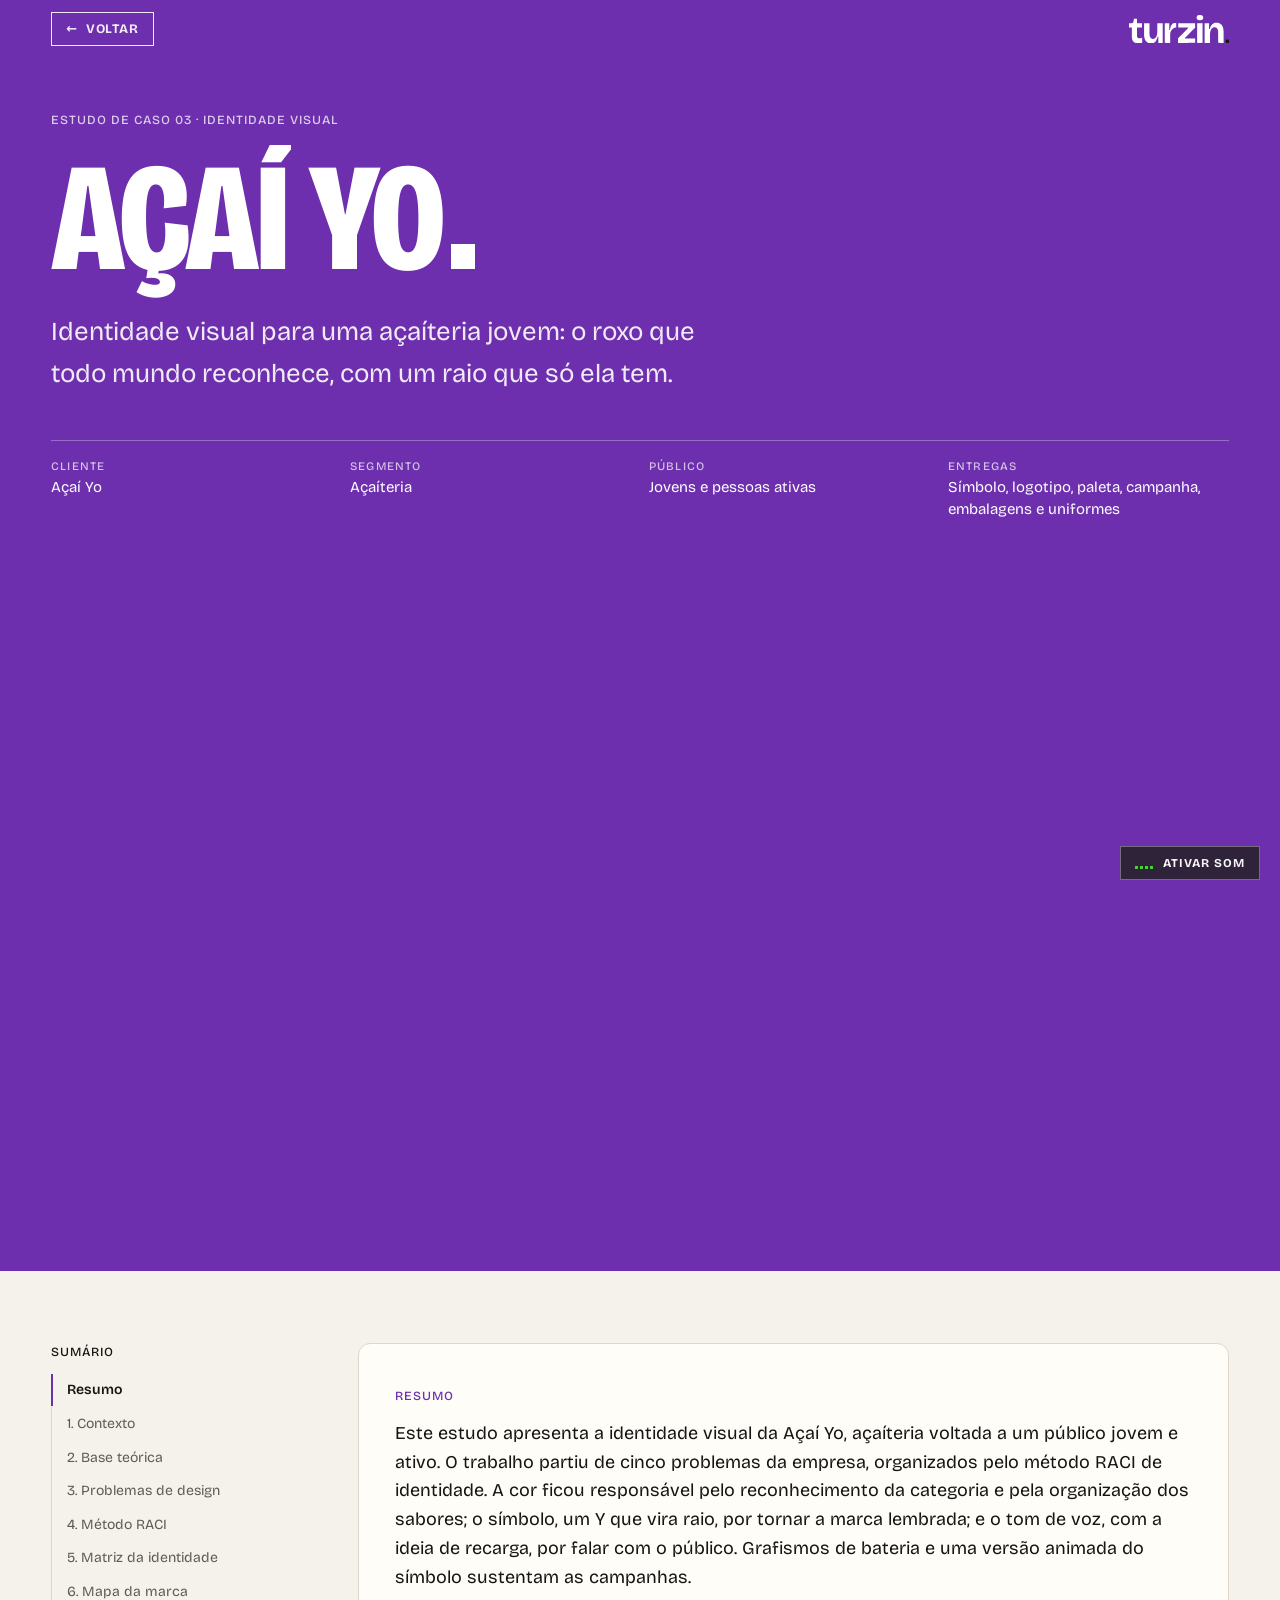
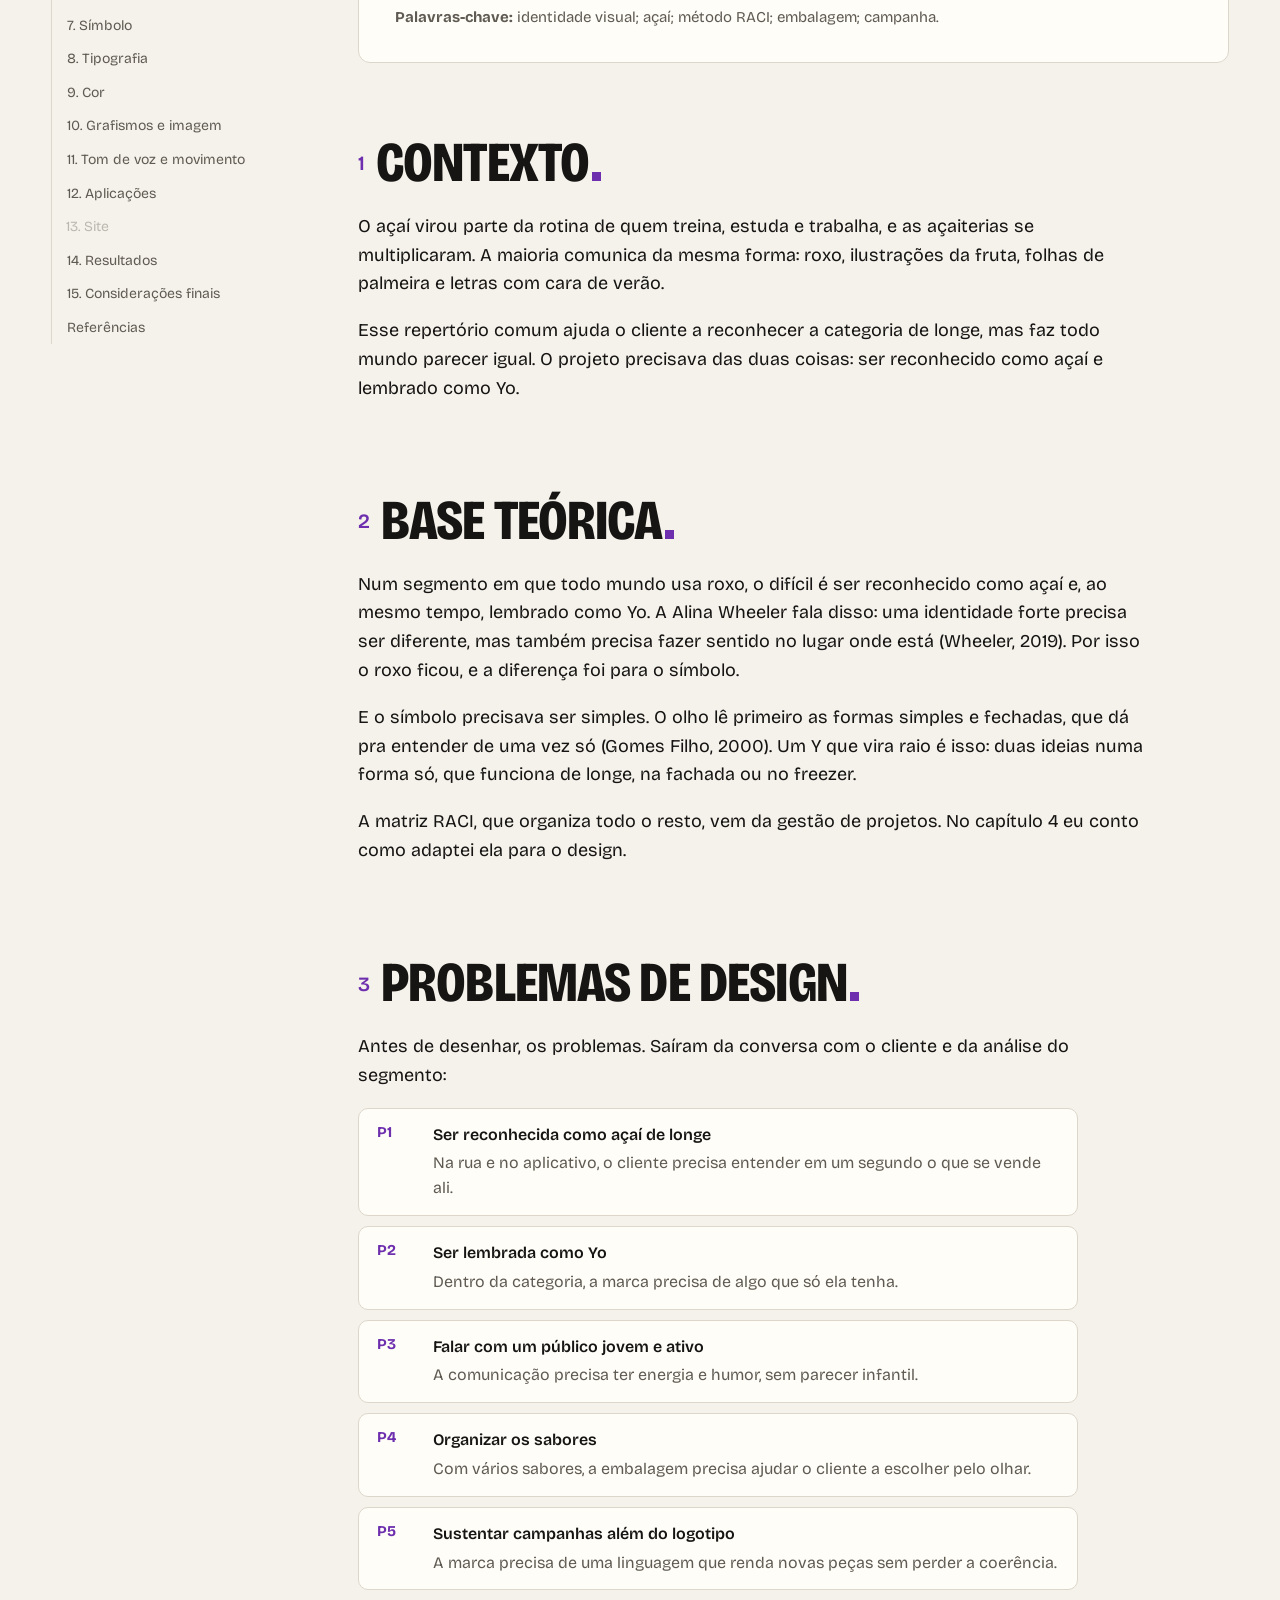
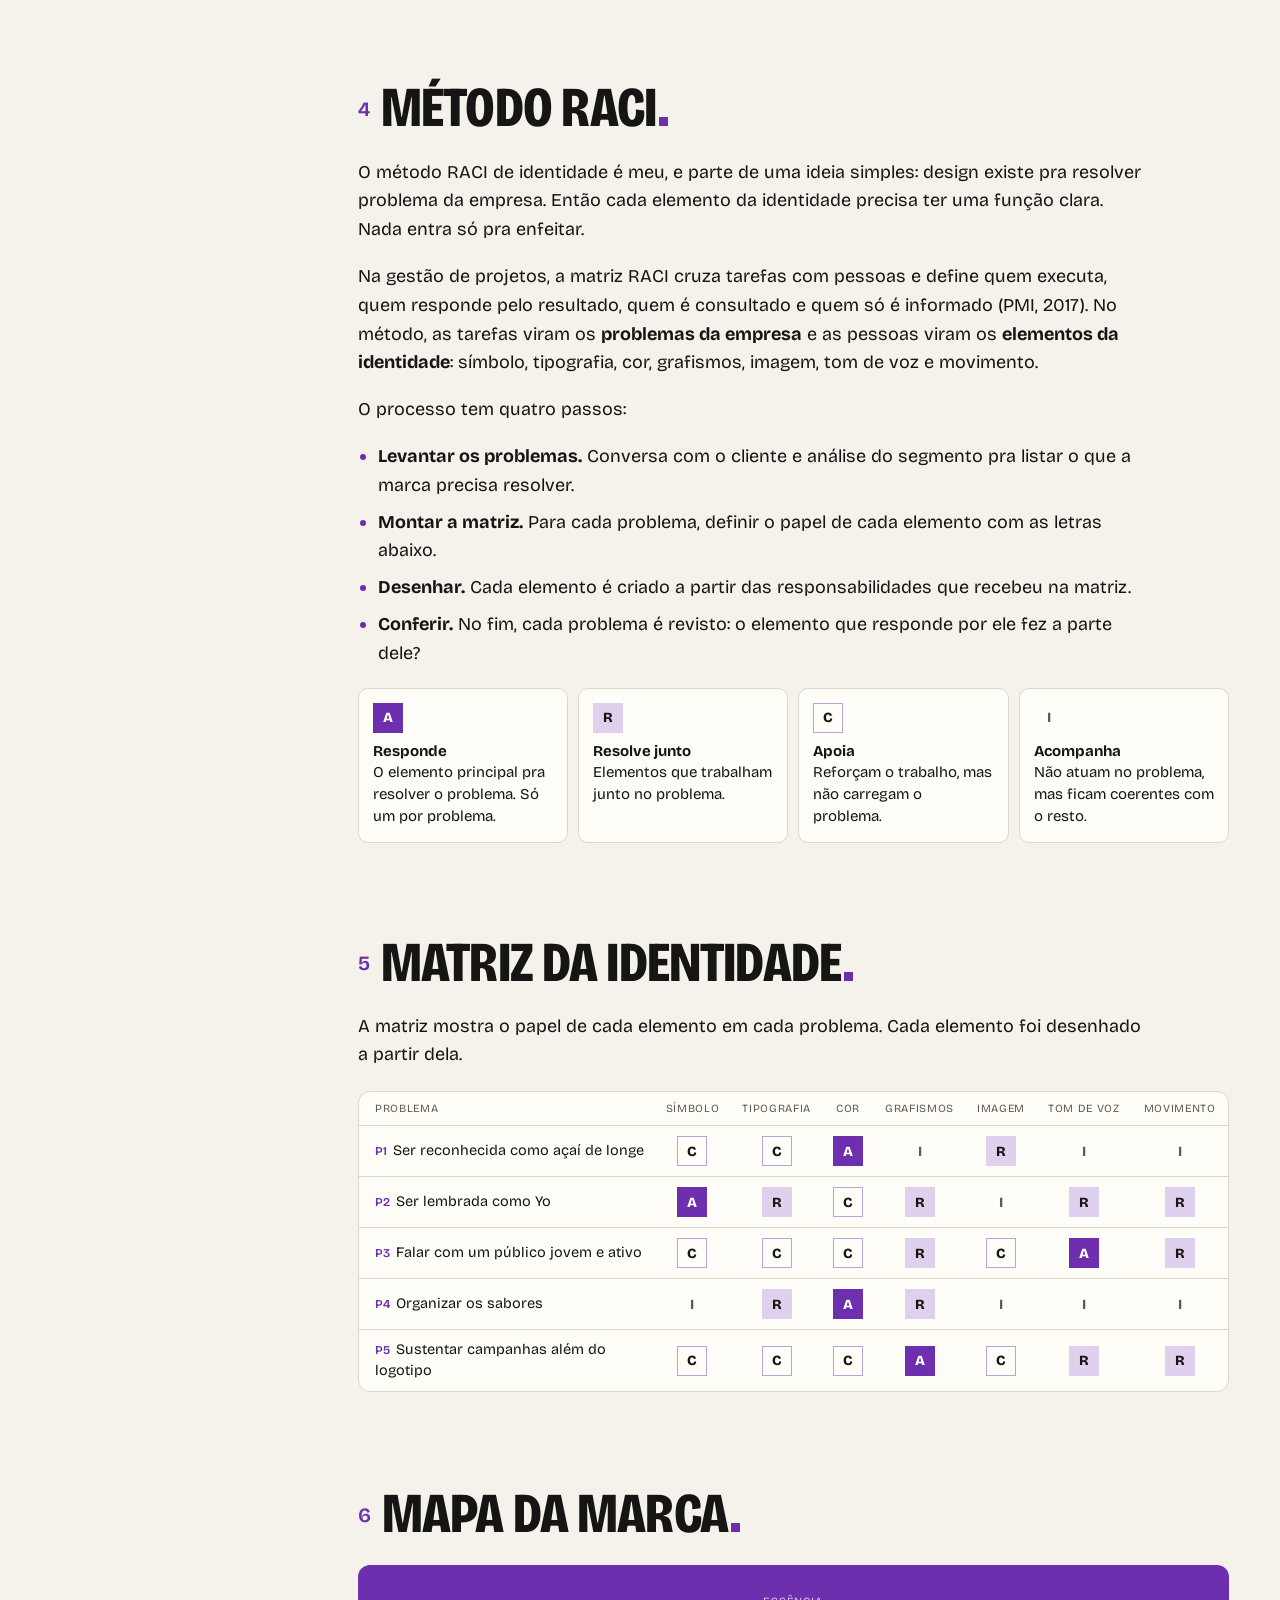
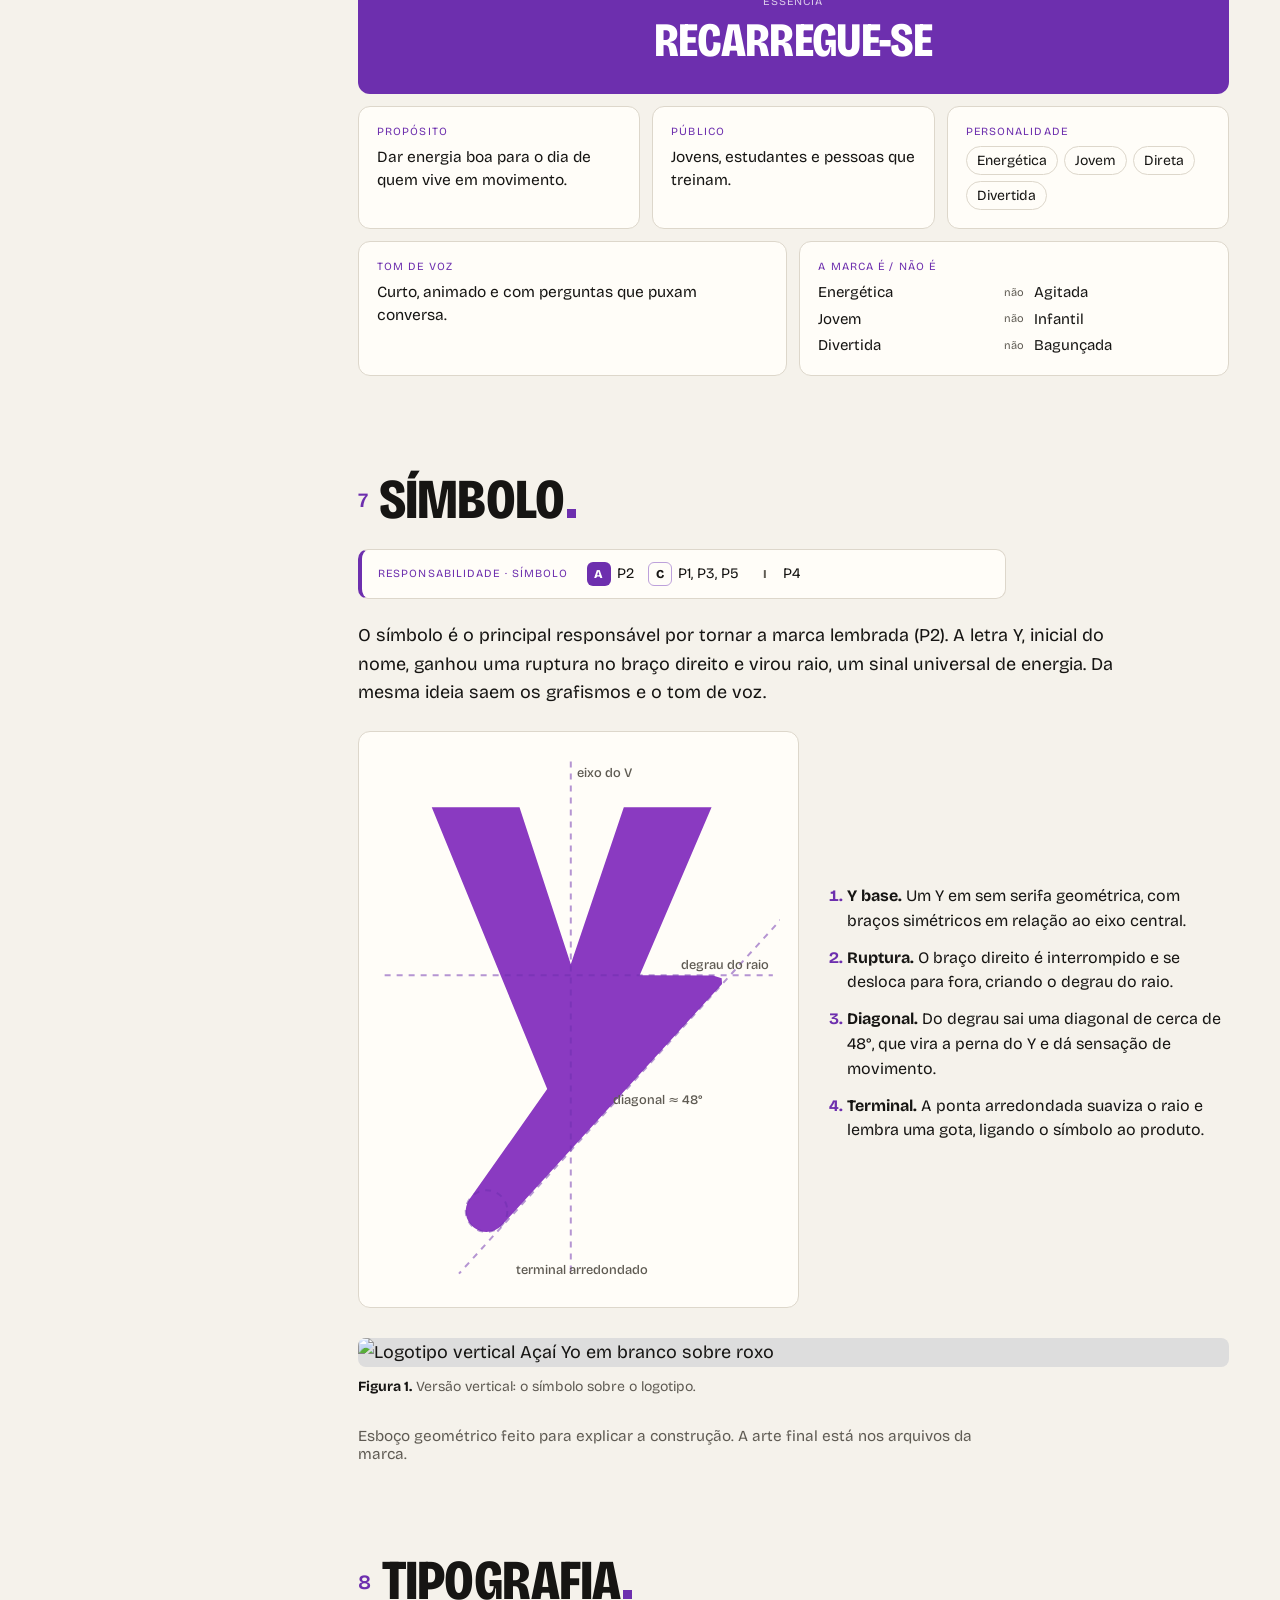
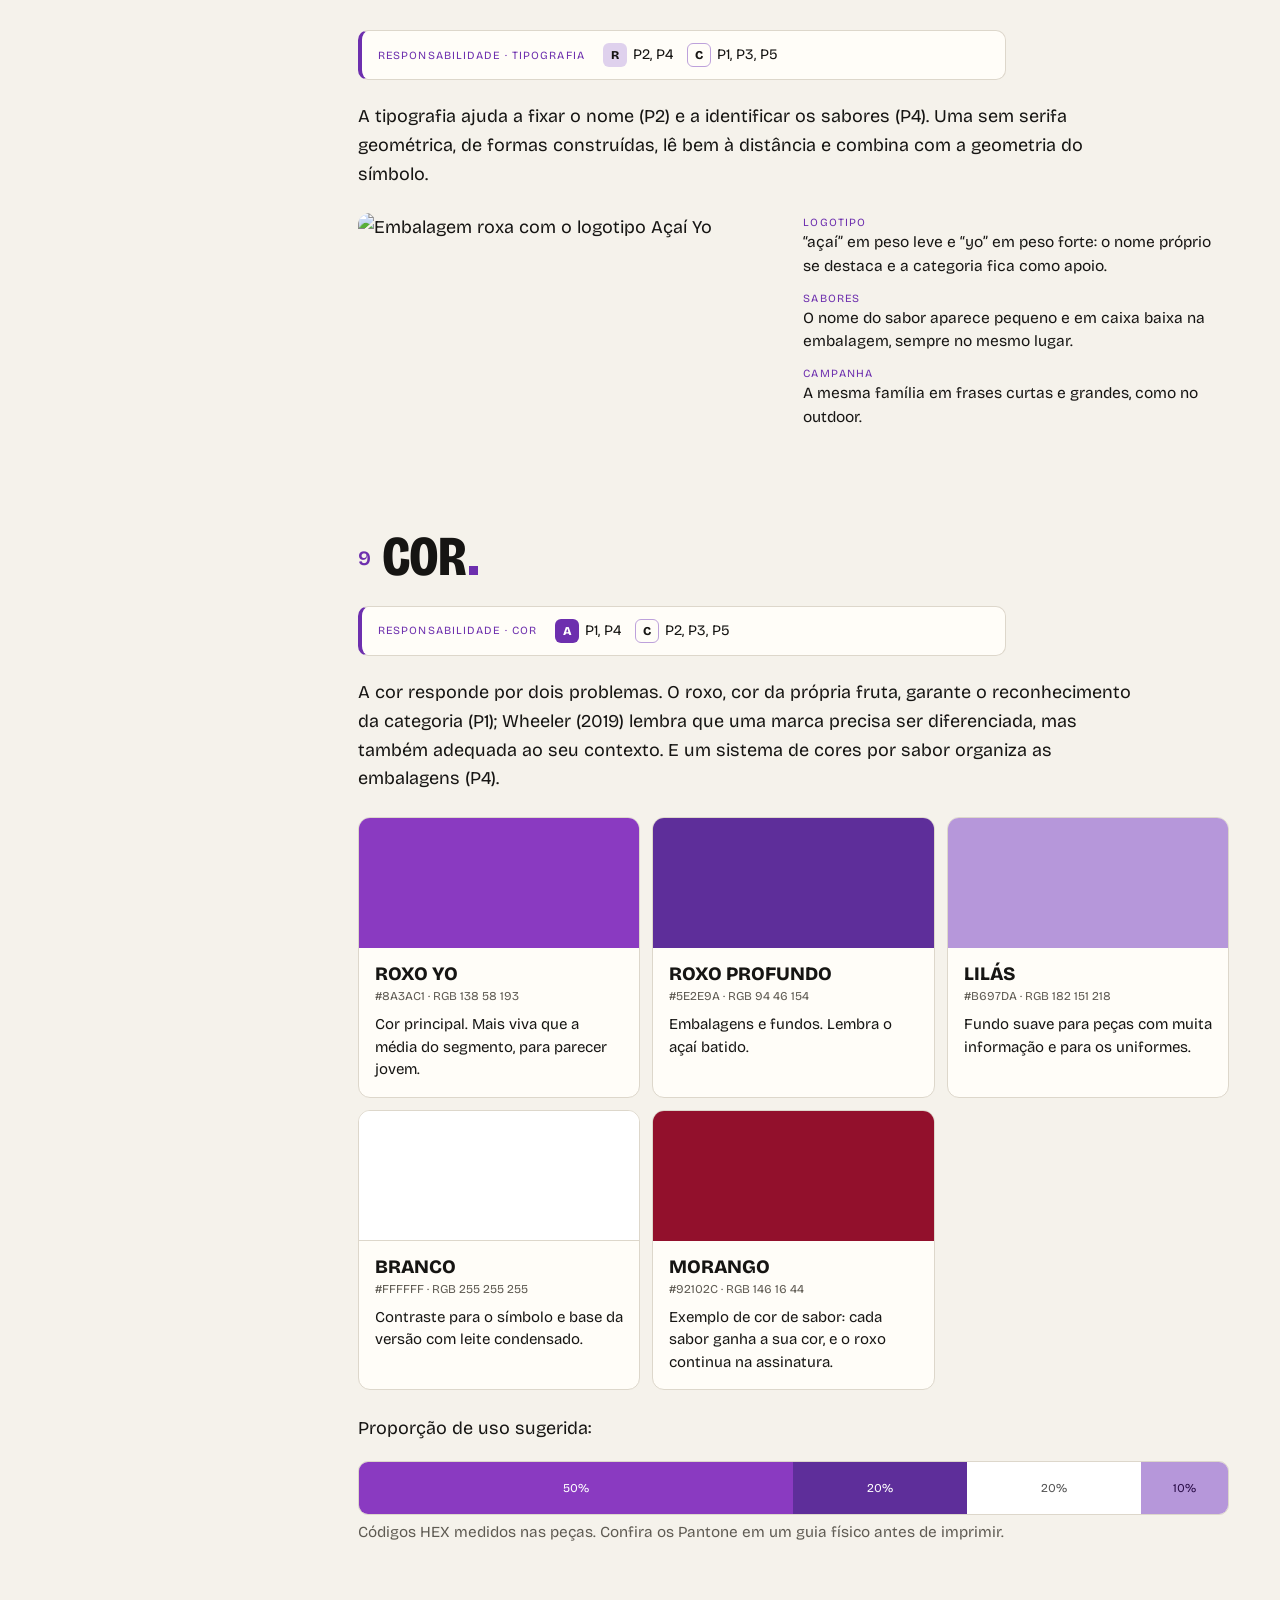
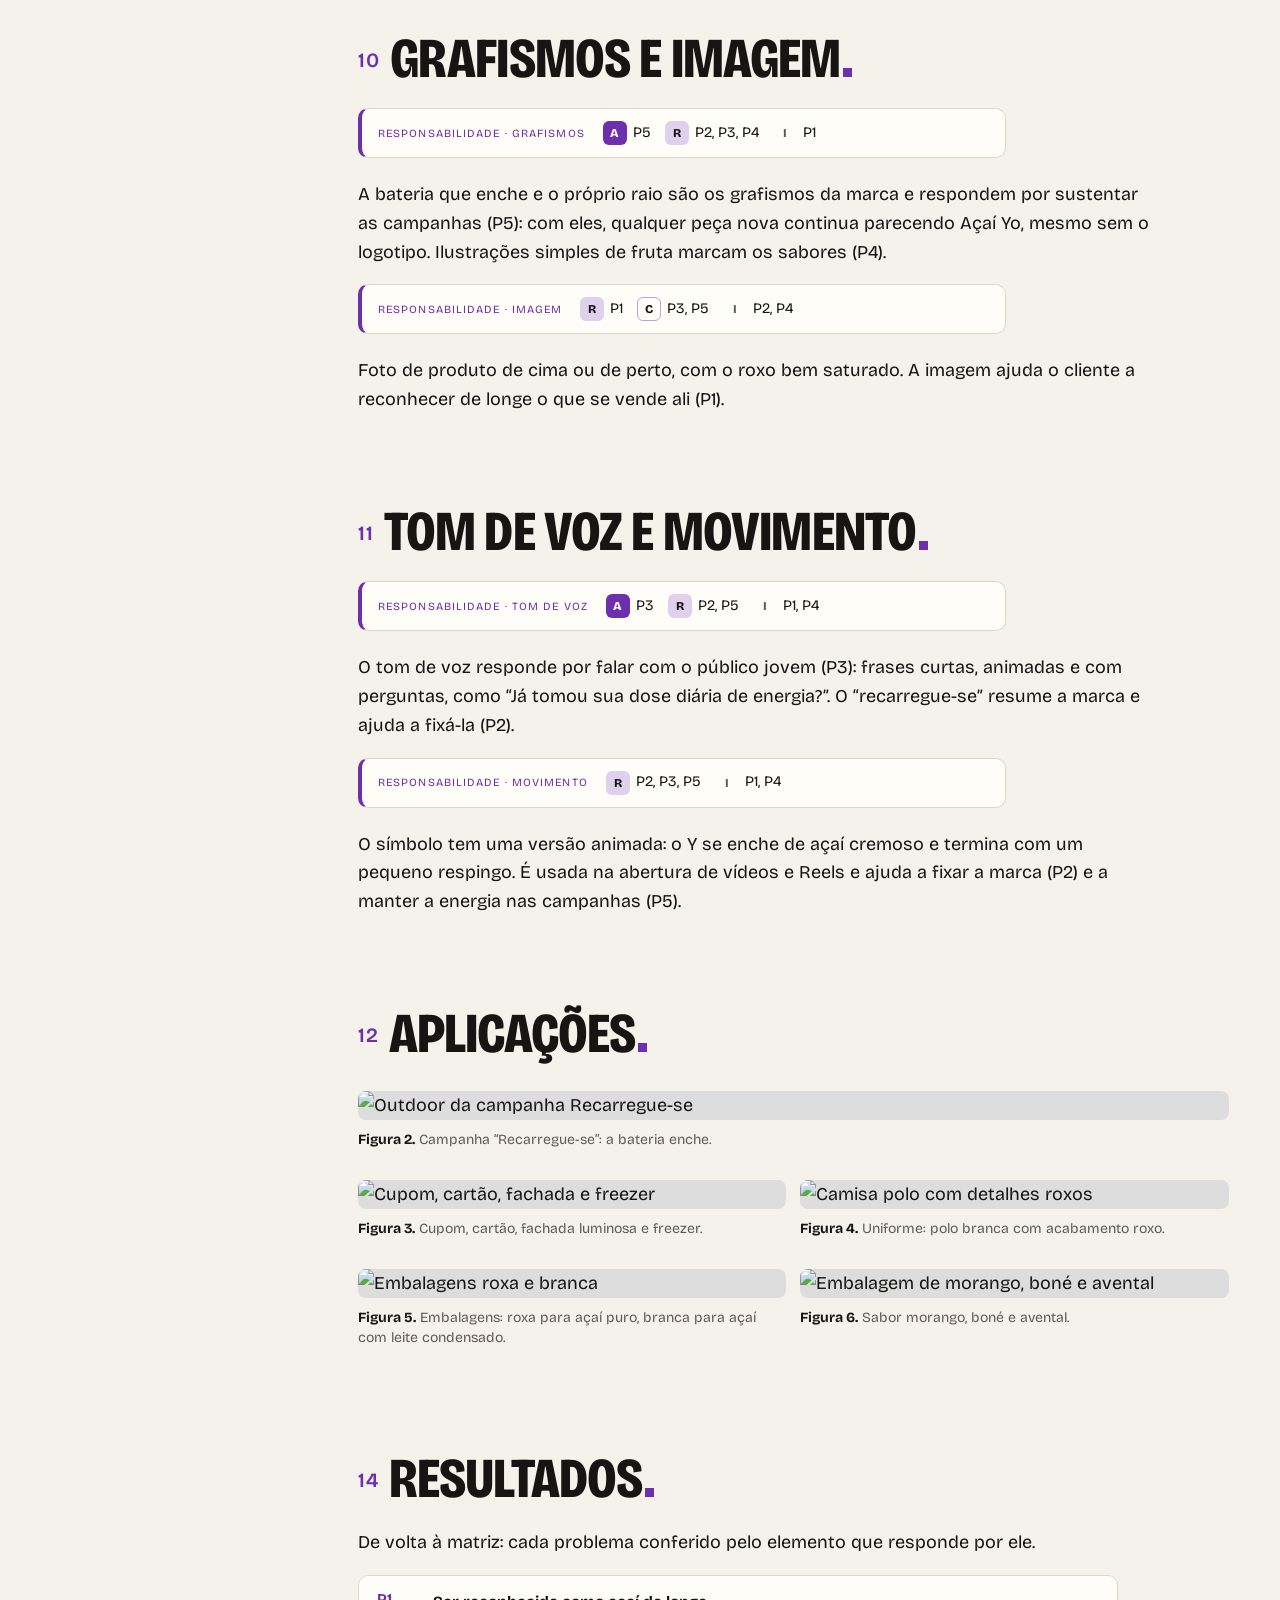
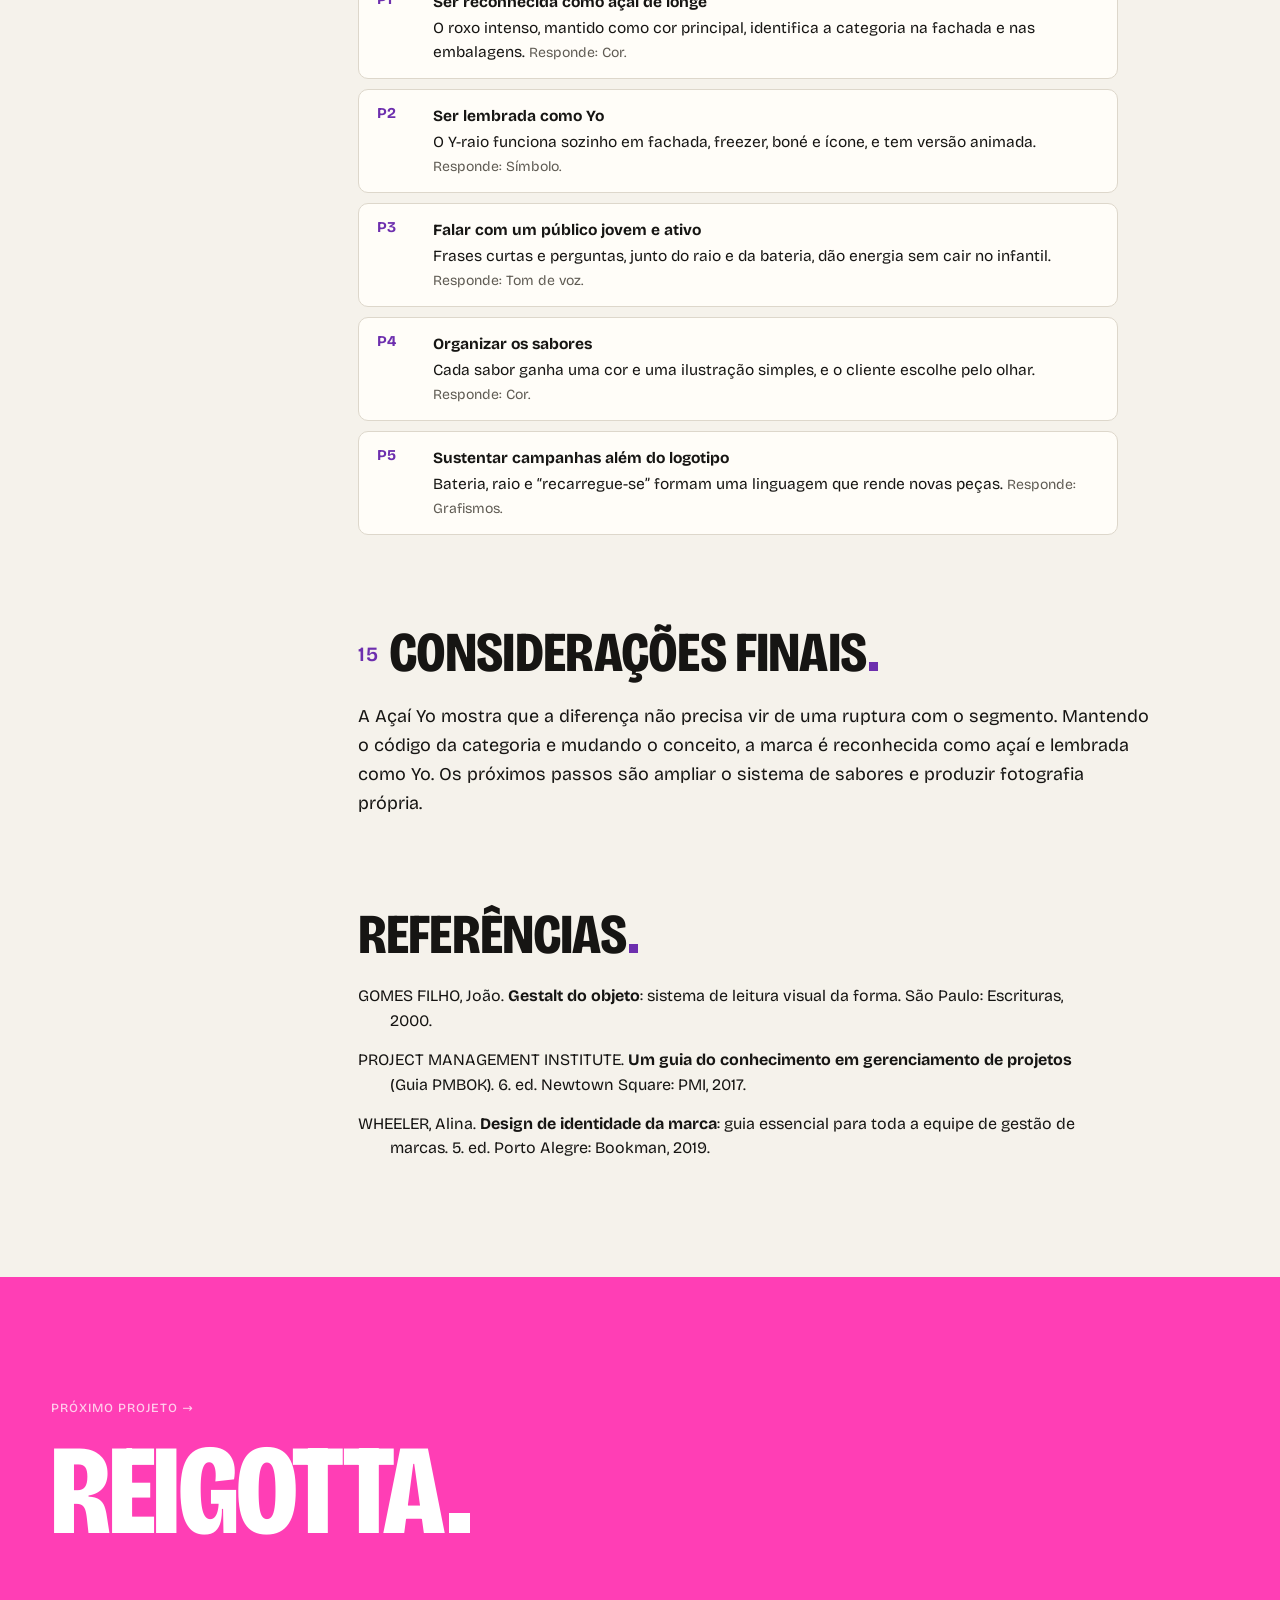
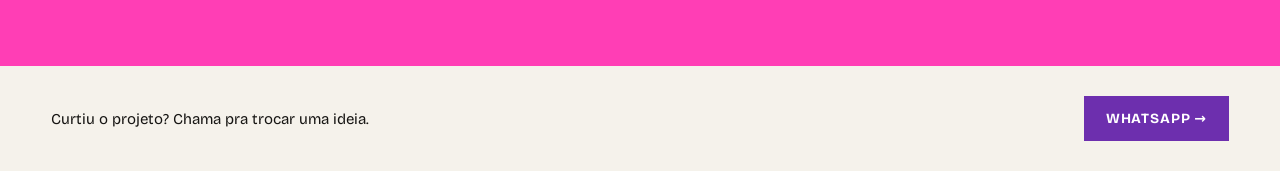
==== acai-yo.html @ 42930c13 "Site turzin. - arquivos principais" ====
<!doctype html>
<html lang="pt-BR">
<head>
<meta charset="utf-8">
<meta name="viewport" content="width=device-width, initial-scale=1, viewport-fit=cover">
<!-- ============================================================
     ESTUDO DE CASO · AÇAÍ YO
     - Textos: direto aqui no HTML (cada <section class="cap"> é um capítulo).
     - Imagens desta página: pasta img/acai-yo/ (uma subpasta para cada seção).
     - Visual compartilhado pelas 3 páginas: case.css · Comportamento: case.js
     - Cores desta página: bloco :root logo abaixo.
     ============================================================ -->
<title>turzin.</title>
<!-- seo -->
<meta name="description" content="Estudo de caso da identidade visual de Açaí Yo, açaíteria: do problema ao símbolo, cores, tipografia e aplicações. Projeto da turzin.">
<link rel="canonical" href="https://turzindesign.com.br/acai-yo">
<meta name="robots" content="index, follow, max-image-preview:large">
<meta name="author" content="turzin.">
<meta name="theme-color" content="#212121">
<link rel="icon" href="/img/marca/favicon-32.png" type="image/png" sizes="32x32">
<link rel="apple-touch-icon" href="/img/marca/apple-touch-icon.png">
<meta property="og:type" content="article">
<meta property="og:site_name" content="turzin.">
<meta property="og:locale" content="pt_BR">
<meta property="og:url" content="https://turzindesign.com.br/acai-yo">
<meta property="og:title" content="Açaí Yo · Estudo de caso · turzin.">
<meta property="og:description" content="Estudo de caso da identidade visual de Açaí Yo, açaíteria: do problema ao símbolo, cores, tipografia e aplicações. Projeto da turzin.">
<meta property="og:image" content="https://turzindesign.com.br/img/og/og-acai-yo.jpg">
<meta property="og:image:width" content="1200">
<meta property="og:image:height" content="630">
<meta property="og:image:alt" content="Açaí Yo · Estudo de caso · turzin.">
<meta name="twitter:card" content="summary_large_image">
<meta name="twitter:title" content="Açaí Yo · Estudo de caso · turzin.">
<meta name="twitter:description" content="Estudo de caso da identidade visual de Açaí Yo, açaíteria: do problema ao símbolo, cores, tipografia e aplicações. Projeto da turzin.">
<meta name="twitter:image" content="https://turzindesign.com.br/img/og/og-acai-yo.jpg">
<script type="application/ld+json">{"@context": "https://schema.org", "@graph": [{"@type": "CreativeWork", "@id": "https://turzindesign.com.br/acai-yo#caso", "name": "Identidade visual Açaí Yo", "headline": "Açaí Yo · Estudo de caso · turzin.", "description": "Estudo de caso da identidade visual de Açaí Yo, açaíteria: do problema ao símbolo, cores, tipografia e aplicações. Projeto da turzin.", "url": "https://turzindesign.com.br/acai-yo", "image": "https://turzindesign.com.br/img/og/og-acai-yo.jpg", "inLanguage": "pt-BR", "genre": "Identidade visual", "about": "Açaí Yo, açaíteria", "creator": {"@id": "https://turzindesign.com.br/#turzin"}, "publisher": {"@id": "https://turzindesign.com.br/#turzin"}}, {"@type": "BreadcrumbList", "itemListElement": [{"@type": "ListItem", "position": 1, "name": "turzin.", "item": "https://turzindesign.com.br/"}, {"@type": "ListItem", "position": 2, "name": "Açaí Yo", "item": "https://turzindesign.com.br/acai-yo"}]}, {"@type": "ProfessionalService", "@id": "https://turzindesign.com.br/#turzin", "name": "turzin.", "url": "https://turzindesign.com.br/", "logo": "https://turzindesign.com.br/img/marca/simbolo-512.png"}]}</script>
<!-- /seo -->
<link rel="icon" href="img/marca/simbolo.svg" type="image/svg+xml">
<!-- fonte hospedada no próprio site (mais rápido que buscar no Google): Bricolage Grotesque variável -->
<link rel="preload" href="fonts/bricolage-latin.woff2" as="font" type="font/woff2" crossorigin>
<style>
@font-face{font-family:'Bricolage Grotesque';font-style:normal;font-display:swap;font-weight:200 800;font-stretch:75% 100%;src:url(fonts/bricolage-latin.woff2) format('woff2');unicode-range:U+0000-00FF,U+0131,U+0152-0153,U+02BB-02BC,U+02C6,U+02DA,U+02DC,U+0304,U+0308,U+0329,U+2000-206F,U+20AC,U+2122,U+2191,U+2193,U+2212,U+2215,U+FEFF,U+FFFD}
@font-face{font-family:'Bricolage Grotesque';font-style:normal;font-display:swap;font-weight:200 800;font-stretch:75% 100%;src:url(fonts/bricolage-latin-ext.woff2) format('woff2');unicode-range:U+0100-02BA,U+02BD-02C5,U+02C7-02CC,U+02CE-02D7,U+02DD-02FF,U+0304,U+0308,U+0329,U+1D00-1DBF,U+1E00-1E9F,U+1EF2-1EFF,U+2020,U+20A0-20AB,U+20AD-20C0,U+2113,U+2C60-2C7F,U+A720-A7FF}
</style>
<link rel="stylesheet" href="case.css">
<style>
  /* [GUIA: acai-yo-cores] cores desta página = cores do CLIENTE. A página tem a cara da marca dele;
     da turzin. ficam só o logo, a tipografia (Bricolage em caixa alta) e o ponto quadrado. */
  :root {
    --brand: #6d2fae;   /* cor principal do cliente: capa, números, letras A da matriz, destaques */
    --on-brand: #fff;    /* texto em cima da cor principal */
    --next: #FF3EB5;    /* cor do bloco "Próximo projeto" (Reigotta) */
  }
</style>
</head>
<body>
<div class="read"></div>
<header class="top">
  <a class="back" href="index.html#c-acai"><span aria-hidden="true">←</span> Voltar</a>
  <a class="logo" href="index.html" aria-label="turzin. página inicial"><svg aria-hidden="true" focusable="false" viewBox="0 0 1284.0 365.0"><path class="t" transform="translate(-270.0 -717.5) scale(0.5)" d="M1084.0 2164.4C1071.8 2163.5 1052.6 2159.5 1040.2 2155.4C1031.3 2152.4 1015.3 2144.3 1006.1 2138.1C991.9 2128.5 977.5 2114.0 967.3 2099.0C957.6 2084.7 946.6 2060.5 941.9 2043.5C936.3 2022.4 933.3 2007.8 931.1 1990.5C930.5 1986.1 929.5 1978.7 928.8 1974.0C927.9 1967.7 927.5 1924.1 927.2 1805.8L926.9 1646.0L996.4 1646.0L1066.0 1646.0L1066.0 1785.7C1066.0 1872.5 1066.4 1928.8 1067.0 1934.4C1070.2 1963.7 1072.2 1974.2 1077.1 1989.2C1090.4 2029.6 1116.4 2050.0 1154.7 2050.0C1165.4 2050.0 1168.4 2049.6 1180.0 2046.8C1191.0 2044.1 1204.1 2036.4 1215.1 2026.3C1240.1 2003.1 1256.5 1965.7 1263.0 1917.0C1263.6 1912.3 1264.6 1905.6 1265.2 1902.0C1265.9 1897.6 1266.4 1854.4 1266.7 1770.8L1267.2 1646.0L1336.6 1646.0L1406.0 1646.0L1405.8 1898.8L1405.5 2151.5L1350.6 2151.8C1320.3 2151.9 1295.3 2151.7 1294.9 2151.3C1294.5 2150.8 1293.9 2115.3 1293.5 2072.2L1292.7 1994.0L1284.4 1994.0L1276.2 1994.0L1275.2 1997.2C1274.7 1999.0 1273.2 2004.3 1272.0 2009.0C1270.8 2013.7 1268.9 2020.2 1267.9 2023.5C1266.8 2026.8 1265.5 2031.1 1264.9 2033.0C1264.3 2034.9 1263.0 2038.8 1262.0 2041.5C1247.1 2082.4 1234.2 2104.8 1214.6 2124.6C1193.6 2145.6 1172.2 2156.5 1139.5 2162.6C1131.6 2164.0 1095.5 2165.2 1084.0 2164.4ZM757.5 2162.5C740.2 2161.1 731.5 2159.8 721.0 2157.1C693.8 2150.2 675.0 2140.1 657.9 2123.1C647.2 2112.4 640.4 2102.9 634.0 2089.5C626.4 2073.5 622.8 2062.3 619.1 2042.5C613.4 2012.6 613.6 2018.6 613.0 1882.5L612.5 1755.5L576.1 1755.2L539.7 1755.0L540.3 1716.2C540.7 1694.9 541.3 1670.4 541.7 1661.8L542.3 1646.0L571.9 1646.0C602.6 1645.9 615.7 1644.8 626.9 1641.4C638.1 1637.9 645.4 1631.7 649.8 1622.0C652.6 1615.6 652.2 1617.5 659.0 1578.5C660.0 1572.5 661.8 1562.3 663.0 1556.0C664.1 1549.7 665.3 1542.5 665.7 1540.0C666.0 1537.5 666.7 1534.9 667.3 1534.2C668.0 1533.3 677.2 1533.0 707.1 1533.0L746.0 1533.0L746.0 1588.3C746.0 1630.0 746.3 1643.9 747.2 1644.8C748.1 1645.7 763.7 1646.0 811.2 1646.0L874.0 1646.0L874.0 1702.5L874.0 1759.0L810.6 1759.0C753.7 1759.0 747.2 1759.2 746.6 1760.6C746.3 1761.5 746.0 1810.4 746.0 1869.3C746.0 1958.7 746.3 1977.9 747.5 1985.0C749.6 1997.2 750.4 2000.1 753.5 2006.4C760.2 2020.1 773.0 2029.0 791.5 2032.9C798.7 2034.4 833.3 2033.9 842.3 2032.1C851.0 2030.4 862.7 2026.3 869.8 2022.4C873.2 2020.5 876.5 2019.0 877.0 2019.0C877.6 2019.0 878.0 2042.5 878.0 2083.0L878.0 2147.0L874.8 2148.4C871.8 2149.7 868.7 2150.6 859.5 2153.1C857.9 2153.5 854.7 2154.3 852.5 2154.9C845.7 2156.8 828.0 2159.8 817.5 2160.9C805.9 2162.1 777.4 2164.1 774.5 2163.9C773.4 2163.8 765.8 2163.1 757.5 2162.5ZM1459.1 2150.7C1458.3 2149.6 1458.1 2083.6 1458.2 1897.9L1458.5 1646.5L1516.0 1646.5L1573.5 1646.5L1574.0 1732.0L1574.5 1817.5L1583.1 1817.8L1591.6 1818.1L1592.8 1813.0C1593.5 1810.1 1594.0 1806.6 1594.0 1805.2C1594.0 1798.7 1600.3 1768.4 1606.0 1747.5C1607.5 1741.8 1611.1 1731.8 1616.1 1718.8C1618.6 1712.4 1626.6 1697.9 1632.3 1689.6C1644.7 1671.4 1664.9 1654.5 1680.2 1649.6C1685.2 1648.0 1691.4 1646.5 1698.6 1645.1C1706.1 1643.6 1733.3 1642.6 1743.2 1643.5L1752.0 1644.2L1752.0 1700.6L1752.0 1757.0L1740.0 1757.0C1725.5 1757.0 1717.7 1759.2 1700.5 1768.0C1663.6 1786.9 1632.9 1815.7 1619.3 1844.0C1614.3 1854.4 1613.3 1856.9 1609.7 1868.0C1606.5 1877.9 1605.0 1883.1 1603.0 1892.5C1602.5 1894.7 1601.8 1897.8 1601.4 1899.5C1598.9 1910.8 1598.7 1921.8 1598.1 2033.0L1597.5 2151.5L1528.9 2151.8C1472.0 2152.0 1460.1 2151.8 1459.1 2150.7ZM1800.7 2151.3C1800.3 2151.0 1800.0 2124.5 1800.0 2092.6L1800.0 2034.5L1930.5 1902.0L2061.1 1769.5L2060.8 1763.5L2060.5 1757.5L1932.8 1757.2L1805.0 1757.0L1804.5 1754.7C1804.2 1753.5 1804.1 1728.7 1804.2 1699.5L1804.5 1646.5L2021.0 1646.5L2237.5 1646.5L2237.8 1703.5L2238.0 1760.4L2204.7 1794.0C2186.3 1812.4 2126.9 1872.4 2072.7 1927.3L1974.0 2027.0L1974.0 2032.4C1974.0 2035.7 1974.5 2038.2 1975.3 2038.9C1976.3 2039.7 2013.0 2040.1 2108.1 2040.2L2239.5 2040.5L2239.8 2094.9C2239.9 2134.2 2239.7 2149.7 2238.9 2150.6C2237.9 2151.8 2202.5 2152.0 2019.5 2152.0C1899.5 2152.0 1801.0 2151.7 1800.7 2151.3ZM2482.7 2151.3C2482.3 2151.0 2482.0 2037.1 2482.0 1898.3L2482.0 1646.0L2539.1 1646.0L2596.3 1646.0L2595.9 1721.2L2595.5 1796.5L2604.5 1796.5L2613.5 1796.5L2615.3 1789.5C2634.0 1717.2 2663.6 1672.8 2708.5 1650.2C2724.1 1642.4 2732.6 1639.4 2749.5 1636.2C2783.2 1629.9 2811.3 1630.5 2842.5 1638.5C2886.1 1649.6 2920.6 1678.7 2941.0 1721.6C2943.8 1727.6 2946.5 1733.4 2947.0 1734.5C2955.8 1755.8 2963.5 1789.1 2966.9 1821.0C2970.0 1849.3 2970.1 1859.0 2969.8 2004.0L2969.5 2151.5L2901.1 2151.8C2851.4 2151.9 2832.3 2151.7 2831.4 2150.9C2830.2 2149.9 2830.0 2127.1 2830.0 2012.7C2830.0 1926.8 2829.6 1872.2 2829.0 1866.6C2826.0 1839.4 2822.3 1820.9 2817.5 1808.0C2813.9 1798.4 2805.8 1783.2 2801.0 1777.3C2782.7 1754.5 2753.6 1744.2 2722.0 1749.4C2706.5 1752.0 2692.4 1757.8 2681.3 1766.2C2673.1 1772.5 2659.9 1786.8 2653.6 1796.4C2644.9 1809.6 2635.9 1829.7 2632.0 1844.5C2631.5 1846.2 2630.5 1850.0 2629.7 1853.0C2628.9 1856.0 2627.3 1863.7 2626.2 1870.0C2625.1 1876.3 2623.6 1884.4 2622.9 1888.0C2621.9 1892.9 2621.5 1925.4 2621.3 2022.5C2621.0 2120.1 2620.6 2150.6 2619.7 2151.2C2618.2 2152.1 2483.6 2152.3 2482.7 2151.3ZM2336.8 1568.5C2306.0 1563.3 2287.3 1549.3 2279.7 1526.0C2276.6 1516.6 2275.6 1504.6 2276.9 1494.2C2281.1 1462.1 2298.2 1444.8 2333.6 1436.9C2342.8 1434.8 2380.5 1435.1 2389.8 1437.3C2405.6 1441.1 2415.4 1445.5 2424.7 1453.0C2446.4 1470.5 2452.4 1509.9 2437.5 1536.6C2430.6 1549.0 2417.4 1559.2 2402.0 1564.3C2397.8 1565.7 2395.4 1566.3 2381.2 1569.0C2373.9 1570.4 2346.2 1570.0 2336.8 1568.5Z"/><rect class="t" x="875.0" y="105.5" width="69.5" height="253.0"/><rect class="d" x="1241.5" y="316.5" width="42.5" height="42.0"/></svg></a>
</header>

<!-- ================= [GUIA: acai-yo-capa] CAPA ================= -->
<section class="capa" id="capa">
  <span class="kick mono">Estudo de caso 03 · Identidade visual</span>
  <h1>Açaí Yo<span class="pt"></span></h1>
  <p class="sub">Identidade visual para uma açaíteria jovem: o roxo que todo mundo reconhece, com um raio que só ela tem.</p>
  <div class="ficha"><div><b>Cliente</b>Açaí Yo</div><div><b>Segmento</b>Açaíteria</div><div><b>Público</b>Jovens e pessoas ativas</div><div><b>Entregas</b>Símbolo, logotipo, paleta, campanha, embalagens e uniformes</div></div>
  <!-- imagem da capa: img/acai-yo/1-capa -->
  <div class="capa-img"><img src="img/acai-yo/1-capa/outdoor.webp" alt="Outdoor com a frase Já tomou sua dose diária de energia" style="object-position:center 35%"></div>
</section>

<div class="corpo">
  <!-- SUMÁRIO (lateral, só no PC). Se criar um capítulo, adicione um link aqui -->
  <nav class="sumario" aria-label="Sumário">
    <b class="mono">Sumário</b>
    <ol>
      <li><a href="#resumo">Resumo</a></li>
      <li><a href="#contexto">1. Contexto</a></li>
      <li><a href="#base">2. Base teórica</a></li>
      <li><a href="#problemas">3. Problemas de design</a></li>
      <li><a href="#metodo">4. Método RACI</a></li>
      <li><a href="#matriz">5. Matriz da identidade</a></li>
      <li><a href="#mapa">6. Mapa da marca</a></li>
      <li><a href="#simbolo">7. Símbolo</a></li>
      <li><a href="#tipografia">8. Tipografia</a></li>
      <li><a href="#cor">9. Cor</a></li>
      <li><a href="#grafismos">10. Grafismos e imagem</a></li>
      <li><a href="#voz">11. Tom de voz e movimento</a></li>
      <li><a href="#aplicacoes">12. Aplicações</a></li>
      <li><span class="off" aria-disabled="true" title="Ainda sem site">13. Site</span></li>
      <li><a href="#resultados">14. Resultados</a></li>
      <li><a href="#consideracoes">15. Considerações finais</a></li>
      <li><a href="#referencias">Referências</a></li>
    </ol>
  </nav>

  <article>
    <!-- ================= [GUIA: acai-yo-textos] RESUMO ================= -->
    <section class="resumo cap" id="resumo">
      <span class="mono" style="color:var(--brand)">Resumo</span>
      <p>Este estudo apresenta a identidade visual da Açaí Yo, açaíteria voltada a um público jovem e ativo. O trabalho partiu de cinco problemas da empresa, organizados pelo método RACI de identidade. A cor ficou responsável pelo reconhecimento da categoria e pela organização dos sabores; o símbolo, um Y que vira raio, por tornar a marca lembrada; e o tom de voz, com a ideia de recarga, por falar com o público. Grafismos de bateria e uma versão animada do símbolo sustentam as campanhas.</p>
      <p class="chave"><b>Palavras-chave:</b> identidade visual; açaí; método RACI; embalagem; campanha.</p>
    </section>

    <section class="cap" id="contexto">
      <h2><span class="n">1</span>Contexto<span class="pt"></span></h2>
      <p>O açaí virou parte da rotina de quem treina, estuda e trabalha, e as açaiterias se multiplicaram. A maioria comunica da mesma forma: roxo, ilustrações da fruta, folhas de palmeira e letras com cara de verão.</p><p>Esse repertório comum ajuda o cliente a reconhecer a categoria de longe, mas faz todo mundo parecer igual. O projeto precisava das duas coisas: ser reconhecido como açaí e lembrado como Yo.</p>
    </section>

    <!-- [GUIA: acai-yo-base] base teórica deste projeto: cada parágrafo é um <p>. Se citar um autor novo, inclua ele nas Referências -->
    <section class="cap" id="base">
      <h2><span class="n">2</span>Base teórica<span class="pt"></span></h2>
      <p>Num segmento em que todo mundo usa roxo, o difícil é ser reconhecido como açaí e, ao mesmo tempo, lembrado como Yo. A Alina Wheeler fala disso: uma identidade forte precisa ser diferente, mas também precisa fazer sentido no lugar onde está (Wheeler, 2019). Por isso o roxo ficou, e a diferença foi para o símbolo.</p>
      <p>E o símbolo precisava ser simples. O olho lê primeiro as formas simples e fechadas, que dá pra entender de uma vez só (Gomes Filho, 2000). Um Y que vira raio é isso: duas ideias numa forma só, que funciona de longe, na fachada ou no freezer.</p>
      <p>A matriz RACI, que organiza todo o resto, vem da gestão de projetos. No capítulo 4 eu conto como adaptei ela para o design.</p>
    </section>

    <!-- ================= [GUIA: acai-yo-problemas] PROBLEMAS (P1 a P5) =================
         Se mudar um problema aqui, mude também a linha dele na matriz e nos resultados -->
    <section class="cap" id="problemas">
      <h2><span class="n">3</span>Problemas de design<span class="pt"></span></h2>
      <p>Antes de desenhar, os problemas. Saíram da conversa com o cliente e da análise do segmento:</p>
      <ol class="problemas"><li><b class="p">P1</b><strong>Ser reconhecida como açaí de longe</strong><span>Na rua e no aplicativo, o cliente precisa entender em um segundo o que se vende ali.</span></li><li><b class="p">P2</b><strong>Ser lembrada como Yo</strong><span>Dentro da categoria, a marca precisa de algo que só ela tenha.</span></li><li><b class="p">P3</b><strong>Falar com um público jovem e ativo</strong><span>A comunicação precisa ter energia e humor, sem parecer infantil.</span></li><li><b class="p">P4</b><strong>Organizar os sabores</strong><span>Com vários sabores, a embalagem precisa ajudar o cliente a escolher pelo olhar.</span></li><li><b class="p">P5</b><strong>Sustentar campanhas além do logotipo</strong><span>A marca precisa de uma linguagem que renda novas peças sem perder a coerência.</span></li></ol>
    </section>

    <!-- método RACI: o mesmo texto nas 3 páginas -->
    <section class="cap" id="metodo">
      <h2><span class="n">4</span>Método RACI<span class="pt"></span></h2>
      <p>O método RACI de identidade é meu, e parte de uma ideia simples: design existe pra resolver problema da empresa. Então cada elemento da identidade precisa ter uma função clara. Nada entra só pra enfeitar.</p>
      <p>Na gestão de projetos, a matriz RACI cruza tarefas com pessoas e define quem executa, quem responde pelo resultado, quem é consultado e quem só é informado (PMI, 2017). No método, as tarefas viram os <b>problemas da empresa</b> e as pessoas viram os <b>elementos da identidade</b>: símbolo, tipografia, cor, grafismos, imagem, tom de voz e movimento.</p>
      <p>O processo tem quatro passos:</p>
      <ul class="lista">
        <li><b>Levantar os problemas.</b> Conversa com o cliente e análise do segmento pra listar o que a marca precisa resolver.</li>
        <li><b>Montar a matriz.</b> Para cada problema, definir o papel de cada elemento com as letras abaixo.</li>
        <li><b>Desenhar.</b> Cada elemento é criado a partir das responsabilidades que recebeu na matriz.</li>
        <li><b>Conferir.</b> No fim, cada problema é revisto: o elemento que responde por ele fez a parte dele?</li>
      </ul>
      <div class="raci-leg">
        <div><span class="l A">A</span><br><b>Responde</b><br>O elemento principal pra resolver o problema. Só um por problema.</div>
        <div><span class="l R">R</span><br><b>Resolve junto</b><br>Elementos que trabalham junto no problema.</div>
        <div><span class="l C">C</span><br><b>Apoia</b><br>Reforçam o trabalho, mas não carregam o problema.</div>
        <div><span class="l I">I</span><br><b>Acompanha</b><br>Não atuam no problema, mas ficam coerentes com o resto.</div>
      </div>
    </section>

    <!-- ================= [GUIA: acai-yo-matriz] MATRIZ RACI =================
         Cada linha é um problema; cada coluna, um elemento. Troque a letra (A, R, C ou I)
         dentro do <i class="l X">X</i>: a letra da classe e a do texto precisam ser iguais.
         Lembre de atualizar também as caixas "Responsabilidade" de cada elemento. -->
    <section class="cap" id="matriz">
      <h2><span class="n">5</span>Matriz da identidade<span class="pt"></span></h2>
      <p>A matriz mostra o papel de cada elemento em cada problema. Cada elemento foi desenhado a partir dela.</p>
      <div class="tabela"><table class="raci"><thead><tr><th>Problema</th><th>Símbolo</th><th>Tipografia</th><th>Cor</th><th>Grafismos</th><th>Imagem</th><th>Tom de voz</th><th>Movimento</th></tr></thead><tbody><tr><td><b>P1</b>Ser reconhecida como açaí de longe</td><td><i class="l C">C</i></td><td><i class="l C">C</i></td><td><i class="l A">A</i></td><td><i class="l I">I</i></td><td><i class="l R">R</i></td><td><i class="l I">I</i></td><td><i class="l I">I</i></td></tr><tr><td><b>P2</b>Ser lembrada como Yo</td><td><i class="l A">A</i></td><td><i class="l R">R</i></td><td><i class="l C">C</i></td><td><i class="l R">R</i></td><td><i class="l I">I</i></td><td><i class="l R">R</i></td><td><i class="l R">R</i></td></tr><tr><td><b>P3</b>Falar com um público jovem e ativo</td><td><i class="l C">C</i></td><td><i class="l C">C</i></td><td><i class="l C">C</i></td><td><i class="l R">R</i></td><td><i class="l C">C</i></td><td><i class="l A">A</i></td><td><i class="l R">R</i></td></tr><tr><td><b>P4</b>Organizar os sabores</td><td><i class="l I">I</i></td><td><i class="l R">R</i></td><td><i class="l A">A</i></td><td><i class="l R">R</i></td><td><i class="l I">I</i></td><td><i class="l I">I</i></td><td><i class="l I">I</i></td></tr><tr><td><b>P5</b>Sustentar campanhas além do logotipo</td><td><i class="l C">C</i></td><td><i class="l C">C</i></td><td><i class="l C">C</i></td><td><i class="l A">A</i></td><td><i class="l C">C</i></td><td><i class="l R">R</i></td><td><i class="l R">R</i></td></tr></tbody></table></div>
    </section>

    <!-- ================= [GUIA: acai-yo-mapa] MAPA DA MARCA ================= -->
    <section class="cap" id="mapa">
      <h2><span class="n">6</span>Mapa da marca<span class="pt"></span></h2>
      <div class="mapa">
        <div class="essencia"><b class="t">Essência</b><p>Recarregue-se</p></div>
        <div><b class="t">Propósito</b>Dar energia boa para o dia de quem vive em movimento.</div>
        <div><b class="t">Público</b>Jovens, estudantes e pessoas que treinam.</div>
        <div><b class="t">Personalidade</b><div class="tags"><span>Energética</span><span>Jovem</span><span>Direta</span><span>Divertida</span></div></div>
        <div class="largo"><b class="t">Tom de voz</b>Curto, animado e com perguntas que puxam conversa.</div>
        <div class="largo"><b class="t">A marca é / não é</b><div class="enao"><span>Energética</span><span>não</span><span>Agitada</span><span>Jovem</span><span>não</span><span>Infantil</span><span>Divertida</span><span>não</span><span>Bagunçada</span></div></div>
      </div>
    </section>

    <!-- ================= [GUIA: acai-yo-simbolo] SÍMBOLO + ESBOÇO DE CONSTRUÇÃO =================
         O esboço é um desenho SVG: linhas tracejadas (class="guia") + o símbolo pronto por cima.
         Imagem da figura: img/acai-yo/2-simbolo -->
    <section class="cap" id="simbolo">
      <h2><span class="n">7</span>Símbolo<span class="pt"></span></h2>
      <div class="resp"><b>Responsabilidade · Símbolo</b><span><i class="l A">A</i>P2</span><span><i class="l C">C</i>P1, P3, P5</span><span><i class="l I">I</i>P4</span></div>
      <p>O símbolo é o principal responsável por tornar a marca lembrada (P2). A letra Y, inicial do nome, ganhou uma ruptura no braço direito e virou raio, um sinal universal de energia. Da mesma ideia saem os grafismos e o tom de voz.</p>
      <div class="constr">
        <div class="tela">
          <svg class="esboco" viewBox="-150 -150 1057 1412" role="img" aria-label="Esboço de construção do Y em forma de raio"><path d="M726.5 0.0 L496.6 0.0 L357.7 411.5 L223.3 0.0 L-6.6 0.0 L295.9 738.4 L92.6 1026.4 A54.5 54.5 0 0 0 177.3 1094.7 L754.0 463.0 L753.0 448.0 L730.0 441.0 L538.2 440.0Z" fill="#8a3ac1"/><line class="guia" vector-effect="non-scaling-stroke" x1="357.7" y1="-120" x2="357.7" y2="1232"/><line class="guia" vector-effect="non-scaling-stroke" x1="-130" y1="440.0" x2="887" y2="440.0"/><line class="guia" vector-effect="non-scaling-stroke" x1="1275.2" y1="-110.0" x2="64.7" y2="1222.0"/><ellipse cx="137.0" cy="1058.0" rx="54.5" ry="54.5" transform="rotate(0.00 137.0 1058.0)" class="guia" vector-effect="non-scaling-stroke"/><text class="rot" x="374" y="-80" font-size="34" text-anchor="start">eixo do V</text><text class="rot" x="877" y="424" font-size="34" text-anchor="end">degrau do raio</text><text class="rot" x="469" y="778" font-size="34" text-anchor="start">diagonal ≈ 48°</text><text class="rot" x="215" y="1222" font-size="34" text-anchor="start">terminal arredondado</text></svg>
        </div>
        <ol><li><b>Y base.</b> Um Y em sem serifa geométrica, com braços simétricos em relação ao eixo central.</li><li><b>Ruptura.</b> O braço direito é interrompido e se desloca para fora, criando o degrau do raio.</li><li><b>Diagonal.</b> Do degrau sai uma diagonal de cerca de 48°, que vira a perna do Y e dá sensação de movimento.</li><li><b>Terminal.</b> A ponta arredondada suaviza o raio e lembra uma gota, ligando o símbolo ao produto.</li></ol>
      </div>
      <figure class="fig"><img src="img/acai-yo/2-simbolo/logo-vertical.webp" alt="Logotipo vertical Açaí Yo em branco sobre roxo" loading="lazy"><figcaption><b>Figura 1.</b> Versão vertical: o símbolo sobre o logotipo.</figcaption></figure>
      <p class="cit">Esboço geométrico feito para explicar a construção. A arte final está nos arquivos da marca.</p>
    </section>

    <!-- ================= [GUIA: acai-yo-tipografia] TIPOGRAFIA (imagem: img/acai-yo/3-tipografia) ================= -->
    <section class="cap" id="tipografia">
      <h2><span class="n">8</span>Tipografia<span class="pt"></span></h2>
      <div class="resp"><b>Responsabilidade · Tipografia</b><span><i class="l R">R</i>P2, P4</span><span><i class="l C">C</i>P1, P3, P5</span></div>
      <p>A tipografia ajuda a fixar o nome (P2) e a identificar os sabores (P4). Uma sem serifa geométrica, de formas construídas, lê bem à distância e combina com a geometria do símbolo.</p>
      <div class="tipo">
        <div class="amostra"><img src="img/acai-yo/3-tipografia/embalagem-acai.webp" alt="Embalagem roxa com o logotipo Açaí Yo" loading="lazy"></div>
        <dl><div><dt>Logotipo</dt><dd>“açaí” em peso leve e “yo” em peso forte: o nome próprio se destaca e a categoria fica como apoio.</dd></div><div><dt>Sabores</dt><dd>O nome do sabor aparece pequeno e em caixa baixa na embalagem, sempre no mesmo lugar.</dd></div><div><dt>Campanha</dt><dd>A mesma família em frases curtas e grandes, como no outdoor.</dd></div></dl>
      </div>
    </section>

    <!-- ================= [GUIA: acai-yo-cor] COR =================
         Em cada quadro: --c é a cor; o texto é a justificativa.
         Barra de proporção: --p é a porcentagem, --c a cor e --t a cor do número. -->
    <section class="cap" id="cor">
      <h2><span class="n">9</span>Cor<span class="pt"></span></h2>
      <div class="resp"><b>Responsabilidade · Cor</b><span><i class="l A">A</i>P1, P4</span><span><i class="l C">C</i>P2, P3, P5</span></div>
      <p>A cor responde por dois problemas. O roxo, cor da própria fruta, garante o reconhecimento da categoria (P1); Wheeler (2019) lembra que uma marca precisa ser diferenciada, mas também adequada ao seu contexto. E um sistema de cores por sabor organiza as embalagens (P4).</p>
      <div class="paleta">
        <div class="cor" style="--c:#8a3ac1"><div class="amostra"></div><div class="info"><b>Roxo Yo</b><div class="cod">#8A3AC1 · RGB 138 58 193</div>Cor principal. Mais viva que a média do segmento, para parecer jovem.</div></div>
        <div class="cor" style="--c:#5e2e9a"><div class="amostra"></div><div class="info"><b>Roxo profundo</b><div class="cod">#5E2E9A · RGB 94 46 154</div>Embalagens e fundos. Lembra o açaí batido.</div></div>
        <div class="cor" style="--c:#b697da"><div class="amostra"></div><div class="info"><b>Lilás</b><div class="cod">#B697DA · RGB 182 151 218</div>Fundo suave para peças com muita informação e para os uniformes.</div></div>
        <div class="cor" style="--c:#ffffff"><div class="amostra" style="border-bottom:1px solid var(--line)"></div><div class="info"><b>Branco</b><div class="cod">#FFFFFF · RGB 255 255 255</div>Contraste para o símbolo e base da versão com leite condensado.</div></div>
        <div class="cor" style="--c:#92102c"><div class="amostra"></div><div class="info"><b>Morango</b><div class="cod">#92102C · RGB 146 16 44</div>Exemplo de cor de sabor: cada sabor ganha a sua cor, e o roxo continua na assinatura.</div></div>
      </div>
      <p>Proporção de uso sugerida:</p>
      <div class="proporcao"><span style="--p:50;--c:#8a3ac1;--t:#fff">50%</span><span style="--p:20;--c:#5e2e9a;--t:#fff">20%</span><span style="--p:20;--c:#ffffff;--t:#555">20%</span><span style="--p:10;--c:#b697da;--t:#2c0f4a">10%</span></div>
      <p class="cit">Códigos HEX medidos nas peças. Confira os Pantone em um guia físico antes de imprimir.</p>
    </section>

    <section class="cap" id="grafismos">
      <h2><span class="n">10</span>Grafismos e imagem<span class="pt"></span></h2>
      <div class="resp"><b>Responsabilidade · Grafismos</b><span><i class="l A">A</i>P5</span><span><i class="l R">R</i>P2, P3, P4</span><span><i class="l I">I</i>P1</span></div>
      <p>A bateria que enche e o próprio raio são os grafismos da marca e respondem por sustentar as campanhas (P5): com eles, qualquer peça nova continua parecendo Açaí Yo, mesmo sem o logotipo. Ilustrações simples de fruta marcam os sabores (P4).</p>
      <div class="resp"><b>Responsabilidade · Imagem</b><span><i class="l R">R</i>P1</span><span><i class="l C">C</i>P3, P5</span><span><i class="l I">I</i>P2, P4</span></div>
      <p>Foto de produto de cima ou de perto, com o roxo bem saturado. A imagem ajuda o cliente a reconhecer de longe o que se vende ali (P1).</p>
    </section>

    <section class="cap" id="voz">
      <h2><span class="n">11</span>Tom de voz e movimento<span class="pt"></span></h2>
      <div class="resp"><b>Responsabilidade · Tom de voz</b><span><i class="l A">A</i>P3</span><span><i class="l R">R</i>P2, P5</span><span><i class="l I">I</i>P1, P4</span></div>
      <p>O tom de voz responde por falar com o público jovem (P3): frases curtas, animadas e com perguntas, como “Já tomou sua dose diária de energia?”. O “recarregue-se” resume a marca e ajuda a fixá-la (P2).</p>
      <div class="resp"><b>Responsabilidade · Movimento</b><span><i class="l R">R</i>P2, P3, P5</span><span><i class="l I">I</i>P1, P4</span></div>
      <p>O símbolo tem uma versão animada: o Y se enche de açaí cremoso e termina com um pequeno respingo. É usada na abertura de vídeos e Reels e ajuda a fixar a marca (P2) e a manter a energia nas campanhas (P5).</p>
    </section>

    <!-- ================= [GUIA: acai-yo-aplicacoes] APLICAÇÕES (imagens: img/acai-yo/4-aplicacoes) ================= -->
    <section class="cap" id="aplicacoes">
      <h2><span class="n">12</span>Aplicações<span class="pt"></span></h2>
      <figure class="fig"><img src="img/acai-yo/4-aplicacoes/outdoor.webp" alt="Outdoor da campanha Recarregue-se" loading="lazy"><figcaption><b>Figura 2.</b> Campanha “Recarregue-se”: a bateria enche.</figcaption></figure><div class="duas galeria"><figure class="fig"><img src="img/acai-yo/4-aplicacoes/pontos-de-venda.webp" alt="Cupom, cartão, fachada e freezer" loading="lazy"><figcaption><b>Figura 3.</b> Cupom, cartão, fachada luminosa e freezer.</figcaption></figure><figure class="fig"><img src="img/acai-yo/4-aplicacoes/uniforme-polo.webp" alt="Camisa polo com detalhes roxos" loading="lazy"><figcaption><b>Figura 4.</b> Uniforme: polo branca com acabamento roxo.</figcaption></figure></div><div class="duas galeria"><figure class="fig"><img src="img/acai-yo/4-aplicacoes/embalagens.webp" alt="Embalagens roxa e branca" loading="lazy"><figcaption><b>Figura 5.</b> Embalagens: roxa para açaí puro, branca para açaí com leite condensado.</figcaption></figure><figure class="fig"><img src="img/acai-yo/4-aplicacoes/morango-bone-avental.webp" alt="Embalagem de morango, boné e avental" loading="lazy"><figcaption><b>Figura 6.</b> Sabor morango, boné e avental.</figcaption></figure></div>
    </section>


    <!-- ================= [GUIA: acai-yo-resultados] RESULTADOS: cada problema e como foi resolvido ================= -->
    <section class="cap" id="resultados">
      <h2><span class="n">14</span>Resultados<span class="pt"></span></h2>
      <p>De volta à matriz: cada problema conferido pelo elemento que responde por ele.</p>
      <div class="solucoes"><div><b class="p">P1</b><strong>Ser reconhecida como açaí de longe</strong><span>O roxo intenso, mantido como cor principal, identifica a categoria na fachada e nas embalagens. <em>Responde: Cor.</em></span></div><div><b class="p">P2</b><strong>Ser lembrada como Yo</strong><span>O Y-raio funciona sozinho em fachada, freezer, boné e ícone, e tem versão animada. <em>Responde: Símbolo.</em></span></div><div><b class="p">P3</b><strong>Falar com um público jovem e ativo</strong><span>Frases curtas e perguntas, junto do raio e da bateria, dão energia sem cair no infantil. <em>Responde: Tom de voz.</em></span></div><div><b class="p">P4</b><strong>Organizar os sabores</strong><span>Cada sabor ganha uma cor e uma ilustração simples, e o cliente escolhe pelo olhar. <em>Responde: Cor.</em></span></div><div><b class="p">P5</b><strong>Sustentar campanhas além do logotipo</strong><span>Bateria, raio e “recarregue-se” formam uma linguagem que rende novas peças. <em>Responde: Grafismos.</em></span></div></div>
    </section>

    <section class="cap" id="consideracoes">
      <h2><span class="n">15</span>Considerações finais<span class="pt"></span></h2>
      <p>A Açaí Yo mostra que a diferença não precisa vir de uma ruptura com o segmento. Mantendo o código da categoria e mudando o conceito, a marca é reconhecida como açaí e lembrada como Yo. Os próximos passos são ampliar o sistema de sabores e produzir fotografia própria.</p>
    </section>

    <!-- ================= [GUIA: acai-yo-referencias] REFERÊNCIAS (ABNT) ================= -->
    <section class="cap" id="referencias">
      <h2>Referências<span class="pt"></span></h2>
      <ul class="refs"><li>GOMES FILHO, João. <b>Gestalt do objeto</b>: sistema de leitura visual da forma. São Paulo: Escrituras, 2000.</li><li>PROJECT MANAGEMENT INSTITUTE. <b>Um guia do conhecimento em gerenciamento de projetos</b> (Guia PMBOK). 6. ed. Newtown Square: PMI, 2017.</li><li>WHEELER, Alina. <b>Design de identidade da marca</b>: guia essencial para toda a equipe de gestão de marcas. 5. ed. Porto Alegre: Bookman, 2019.</li></ul>
    </section>
  </article>
</div>

<!-- PRÓXIMO PROJETO -->
<a class="prox" href="reigotta.html"><span class="mono">Próximo projeto →</span><strong>Reigotta<span class="pt"></span></strong></a>
<div class="contato">
  <span>Curtiu o projeto? Chama pra trocar uma ideia.</span>
  <a class="btn" href="https://wa.me/5534999599575?text=Fala%2C%20turzin.%20Vi%20o%20site%20e%20quis%20trocar%20uma%20ideia." target="_blank" rel="noopener">WhatsApp →</a>
</div>

<script src="case.js"></script>
<!-- música de fundo no PC + botão de som -->
<script src="musica.js" defer></script>
</body>
</html>
---- case.css ----
/* ================================================================
   ESTILO DAS PÁGINAS DE PROJETO (isabella.html, margarett.html, acai-yo.html)
   Este arquivo é compartilhado pelas 3 páginas.
   As cores de cada marca ficam no topo de cada página (bloco :root).
   A página tem a cara do CLIENTE. Da turzin. ficam só: logo, tipografia
   (Bricolage em caixa alta nos títulos) e o ponto final quadrado.
   ================================================================ */

/* [GUIA: case-base] cores e fontes comuns às 3 páginas */
:root {
  --paper: #f5f2eb;        /* fundo das páginas de projeto (claro, bom para ler texto longo) */
  --ink: #161513;          /* texto */
  --mute: #5f5b53;         /* texto secundário */
  --line: #ddd7cb;         /* linhas finas */
  --card: #fffdf8;         /* fundo dos quadros (resumo, mapa de branding) */
  /* uma fonte só: Bricolage Grotesque (a tipografia da turzin.) */
  --display: 'Bricolage Grotesque', 'Arial Narrow', system-ui, sans-serif; /* títulos, em CAIXA ALTA */
  --serif: 'Bricolage Grotesque', system-ui, sans-serif;                   /* texto corrido */
  --sans: 'Bricolage Grotesque', system-ui, sans-serif;                    /* textos de apoio */
  --mono: 'Bricolage Grotesque', system-ui, sans-serif;                    /* etiquetas em CAIXA ALTA */
  --largura: 80;           /* largura da Bricolage nos títulos (75 = condensada, 100 = normal) */
  --g: clamp(16px, 4vw, 56px);
  --curva: cubic-bezier(.2,.8,.2,1);
  color-scheme: light;
}
* { box-sizing: border-box; }
html { scroll-behavior: smooth; }
body { margin: 0; background: var(--paper); color: var(--ink); font: 18px/1.6 var(--serif); font-optical-sizing: auto; }
img { max-width: 100%; display: block; }
a { color: inherit; }
:focus-visible { outline: 2px solid var(--brand); outline-offset: 3px; }
h1, h2, h3 { font-family: var(--display); text-transform: uppercase; letter-spacing: -.015em; margin: 0; text-wrap: balance; line-height: .98; font-variation-settings: "wdth" var(--largura); }
/* ponto final quadrado (toque da turzin.) na cor do cliente */
.pt { display: inline-block; width: .16em; height: .16em; margin-left: .05em; background: var(--brand); }
.capa .pt { background: currentColor; }   /* na capa o ponto acompanha a cor do título */
.prox .pt { background: #fff; }
.mono { font-family: var(--mono); font-weight: 500; font-size: 12.5px; letter-spacing: .08em; text-transform: uppercase; }
code { font: 14px var(--mono); }

/* barra de leitura no topo */
.read { position: fixed; top: 0; left: 0; height: 3px; width: 0; background: var(--brand); z-index: 40; }

/* topo: voltar + logo */
.top { position: fixed; top: 0; left: 0; right: 0; z-index: 30; display: flex; justify-content: space-between; align-items: center; padding: calc(12px + env(safe-area-inset-top, 0px)) var(--g) 12px; color: #fff; transition: background .3s, color .3s; }
.top.solid { background: color-mix(in srgb, var(--paper) 92%, transparent); color: var(--ink); backdrop-filter: blur(8px); }
.top a { text-decoration: none; }
.logo { display: block; width: 100px; line-height: 0; }
.logo .t, .logo .s { fill: currentColor; }
.logo .d { fill: var(--logo-ponto, var(--ink)); }   /* ponto quadrado: contrasta com as letras (cor do cliente) */
.top.solid .logo .d { fill: var(--brand); }
.back { font: 700 13px var(--sans); letter-spacing: .06em; text-transform: uppercase; display: inline-flex; gap: 8px; align-items: center; border: 1.5px solid currentColor; border-radius: 0; padding: 8px 14px; opacity: .9; }
.back:hover { opacity: 1; }

/* ================= CAPA ================= */
.capa { background: var(--brand); color: var(--on-brand, #fff); padding: calc(110px + env(safe-area-inset-top, 0px)) var(--g) 0; overflow: hidden; }
.capa .kick { opacity: .75; display: block; margin-bottom: 18px; }
.capa h1 { font-weight: 800; font-size: clamp(52px, 12vw, 176px); line-height: .92; letter-spacing: -.02em; }
.capa h1 .w { display: inline-block; overflow: hidden; vertical-align: top; padding: .14em .03em .12em; margin: -.14em -.03em -.12em; }
.capa h1 .w > span { display: inline-block; animation: sobe 1.1s var(--curva) both; }
@keyframes sobe { from { transform: translateY(110%) rotate(5deg); } }
.capa .sub { font-size: clamp(19px, 2.2vw, 26px); max-width: 38ch; margin: 22px 0 0; opacity: .9; animation: aparece 1s .5s var(--curva) both; }
@keyframes aparece { from { opacity: 0; transform: translateY(18px); } }
.ficha { display: grid; grid-template-columns: repeat(4, minmax(0, 1fr)); gap: 18px; margin-top: 46px; padding-top: 18px; border-top: 1px solid color-mix(in srgb, currentColor 30%, transparent); font: 15px/1.45 var(--sans); animation: aparece 1s .7s var(--curva) both; }
.ficha b { display: block; font: 500 11.5px var(--mono); letter-spacing: .1em; text-transform: uppercase; opacity: .7; margin-bottom: 4px; }
@media (max-width: 760px) { .ficha { grid-template-columns: 1fr 1fr; } }
.capa-img { margin: 48px calc(-1 * var(--g)) 0; height: min(78vh, 720px); overflow: hidden; }
.capa-img img { width: 100%; height: 118%; object-fit: cover; will-change: transform; }

/* ================= ESTRUTURA: SUMÁRIO + TEXTO ================= */
.corpo { display: grid; grid-template-columns: 230px minmax(0, 1fr); gap: 0 clamp(32px, 6vw, 96px); padding: 0 var(--g); max-width: 1320px; margin: 0 auto; }
.sumario { position: sticky; top: 90px; align-self: start; padding-top: 72px; font: 14px/1.4 var(--sans); }
.sumario b { display: block; margin-bottom: 14px; }
.sumario ol { list-style: none; margin: 0; padding: 0; display: grid; gap: 2px; border-left: 1px solid var(--line); }
.sumario a { display: block; padding: 6px 0 6px 14px; margin-left: -1px; border-left: 2px solid transparent; text-decoration: none; color: var(--mute); transition: color .25s, border-color .25s; }
.sumario a.on { color: var(--ink); border-left-color: var(--brand); font-weight: 600; }
@media (max-width: 960px) { .corpo { grid-template-columns: 1fr; } .sumario { display: none; } }
article { min-width: 0; padding-bottom: 40px; }

/* cada capítulo */
.cap { padding-top: 72px; scroll-margin-top: 70px; }
.cap > h2 { font-size: clamp(32px, 4.4vw, 58px); font-weight: 800; margin-bottom: 22px; }
.cap > h2 .n { display: inline-block; margin-right: .5em; vertical-align: .5em; font: 600 .36em var(--mono); color: var(--brand); letter-spacing: .04em; }
.cap h3 { font-size: 24px; font-weight: 700; margin: 34px 0 10px; }
.cap p { max-width: 66ch; margin: 0 0 18px; }
.cap ul.lista { max-width: 66ch; padding-left: 1.1em; margin: 0 0 18px; }
.cap ul.lista li { margin-bottom: 8px; }
.cap ul.lista li::marker { color: var(--brand); }
blockquote { margin: 26px 0; padding: 4px 0 4px 22px; border-left: 3px solid var(--brand); max-width: 60ch; color: var(--mute); }
blockquote cite { display: block; font: normal 14px var(--sans); margin-top: 8px; color: var(--mute); }
.cit { font: 0.85em var(--sans); color: var(--mute); }

/* resumo (abstract) */
.resumo { background: var(--card); border: 1px solid var(--line); border-radius: 12px; padding: clamp(20px, 3vw, 36px); margin-top: 72px; }
.resumo p { margin: 10px 0 0; max-width: 70ch; }
.resumo .chave { font: 15px var(--sans); color: var(--mute); margin-top: 16px; }

/* figuras numeradas (como em um TCC) */
figure.fig { margin: 30px 0; }
figure.fig img { width: 100%; border-radius: 8px; background: #ddd; }
figure.fig figcaption { font: 14px/1.45 var(--sans); color: var(--mute); margin-top: 10px; }
figure.fig figcaption b { color: var(--ink); }
.duas { display: grid; grid-template-columns: 1fr 1fr; gap: 14px; }
.tres { display: grid; grid-template-columns: repeat(3, 1fr); gap: 14px; }
.duas figure.fig, .tres figure.fig { margin: 0; }
@media (max-width: 640px) { .duas, .tres { grid-template-columns: 1fr; } }
.galeria { margin: 30px 0; }

/* objetivos */
.objetivos { display: grid; gap: 12px; margin: 10px 0 24px; max-width: 70ch; }
.objetivos div { background: var(--card); border: 1px solid var(--line); border-radius: 10px; padding: 16px 20px; font: 16px/1.55 var(--sans); }
.objetivos b { font: 11px var(--mono); letter-spacing: .1em; text-transform: uppercase; color: var(--brand); display: block; margin-bottom: 4px; }

/* metodologia: etapas */
.etapas { list-style: none; padding: 0; margin: 20px 0 26px; display: grid; grid-template-columns: repeat(5, minmax(0, 1fr)); gap: 10px; counter-reset: e; }
.etapas li { counter-increment: e; background: var(--card); border: 1px solid var(--line); border-radius: 10px; padding: 16px; font: 14.5px/1.45 var(--sans); }
.etapas li::before { content: "0" counter(e); display: block; font: 600 12px var(--mono); color: var(--brand); margin-bottom: 8px; }
.etapas b { display: block; font-size: 15.5px; margin-bottom: 4px; }
@media (max-width: 900px) { .etapas { grid-template-columns: 1fr 1fr; } }
@media (max-width: 480px) { .etapas { grid-template-columns: 1fr; } }

/* ================= MAPA DE BRANDING ================= */
.mapa { display: grid; grid-template-columns: repeat(6, minmax(0, 1fr)); gap: 12px; margin: 24px 0; font: 15.5px/1.5 var(--sans); }
.mapa > div { background: var(--card); border: 1px solid var(--line); border-radius: 12px; padding: 18px; grid-column: span 2; min-width: 0; }
.mapa > div.largo { grid-column: span 3; }
.mapa > div.essencia { grid-column: 1 / -1; background: var(--brand); color: var(--on-brand, #fff); border: 0; text-align: center; padding: 30px 20px; }
.mapa .essencia p { font: 800 clamp(28px, 3.8vw, 48px)/1 var(--display); text-transform: uppercase; letter-spacing: -.015em; font-variation-settings: "wdth" var(--largura); margin: 8px auto 0; max-width: none; }
.mapa b.t { display: block; font: 11px var(--mono); letter-spacing: .1em; text-transform: uppercase; color: var(--brand); margin-bottom: 8px; }
.mapa .essencia b.t { color: inherit; opacity: .75; }
.mapa ul { margin: 0; padding-left: 1em; } .mapa li { margin-bottom: 4px; }
.mapa .tags { display: flex; flex-wrap: wrap; gap: 6px; }
.mapa .tags span { border: 1px solid var(--line); border-radius: 99px; padding: 3px 10px; font-size: 14px; }
.enao { display: grid; grid-template-columns: 1fr auto 1fr; gap: 4px 10px; font-size: 15px; }
.enao span:nth-child(3n+2) { color: var(--mute); font: 11px var(--mono); align-self: center; }
@media (max-width: 860px) { .mapa > div, .mapa > div.largo { grid-column: 1 / -1; } }

/* ================= CONSTRUÇÃO DO SÍMBOLO ================= */
.constr { display: grid; grid-template-columns: minmax(0, 1.1fr) minmax(0, 1fr); gap: 28px; align-items: center; margin: 24px 0; }
.constr .tela { background: var(--card); border: 1px solid var(--line); border-radius: 12px; padding: 18px; }
.constr svg { width: 100%; height: auto; max-height: 72vh; display: block; }
.constr ol { margin: 0; padding-left: 1.2em; font: 16px/1.55 var(--sans); }
.constr ol li { margin-bottom: 12px; }
.constr ol li::marker { color: var(--brand); font-weight: 700; }
@media (max-width: 860px) { .constr { grid-template-columns: 1fr; } }
/* [GUIA: case-esboco] esboço de construção: símbolo fiel ao original + linhas-guia tracejadas por cima (sem animação) */
.esboco .guia { stroke: var(--brand); stroke-width: 2; fill: none; stroke-dasharray: 6 6; opacity: .5; }
.esboco .rot { font-family: var(--mono); font-weight: 500; fill: var(--mute); }   /* tamanho das legendas: atributo font-size dentro de cada SVG */

/* ================= MATRIZ RACI ================= */
/* [GUIA: case-raci] cores das letras da matriz */
.raci-leg { display: grid; grid-template-columns: repeat(4, minmax(0, 1fr)); gap: 10px; margin: 20px 0; font: 15px/1.45 var(--sans); }
.raci-leg div { background: var(--card); border: 1px solid var(--line); border-radius: 10px; padding: 14px; }
@media (max-width: 760px) { .raci-leg { grid-template-columns: 1fr 1fr; } }
.l { display: inline-grid; place-items: center; width: 30px; height: 30px; border-radius: 0; font: 800 14px var(--mono); font-style: normal; }
.l.A { background: var(--brand); color: var(--on-brand, #fff); }        /* A = responde pelo problema */
.l.R { background: color-mix(in srgb, var(--brand) 22%, #fff); color: var(--ink); }   /* R = resolve junto */
.l.C { border: 1.5px solid color-mix(in srgb, var(--brand) 45%, #fff); color: var(--ink); } /* C = apoia */
.l.I { color: var(--mute); }                                             /* I = acompanha */
.raci-leg .l { margin-bottom: 8px; }
.tabela { overflow-x: auto; margin: 22px 0; border: 1px solid var(--line); border-radius: 12px; background: var(--card); }
table.raci { border-collapse: collapse; width: 100%; min-width: 760px; font: 14.5px/1.4 var(--sans); }
table.raci th, table.raci td { padding: 10px 8px; border-bottom: 1px solid var(--line); text-align: center; }
table.raci th { font: 11px var(--mono); letter-spacing: .06em; text-transform: uppercase; color: var(--mute); }
table.raci td:first-child, table.raci th:first-child { text-align: left; padding-left: 16px; width: 34%; }
table.raci tr:last-child td { border-bottom: 0; }
table.raci td:first-child b { font: 600 12px var(--mono); color: var(--brand); margin-right: 6px; }

/* problemas */
.problemas { list-style: none; padding: 0; margin: 18px 0; display: grid; gap: 10px; max-width: 72ch; font: 16px/1.55 var(--sans); }
.problemas li { background: var(--card); border: 1px solid var(--line); border-radius: 10px; padding: 14px 18px; display: grid; grid-template-columns: 44px 1fr; gap: 4px 12px; }
.problemas li b.p { grid-row: span 2; font: 700 15px var(--mono); color: var(--brand); }
.problemas li strong { font-weight: 600; }
.problemas li span { color: var(--mute); }

/* caixa de responsabilidade de cada elemento */
.resp { display: flex; flex-wrap: wrap; gap: 8px 14px; align-items: center; background: var(--card); border: 1px solid var(--line); border-left: 4px solid var(--brand); border-radius: 10px; padding: 12px 16px; margin: 4px 0 22px; font: 14.5px/1.4 var(--sans); max-width: 72ch; }
.resp > b { font: 11px var(--mono); letter-spacing: .1em; text-transform: uppercase; color: var(--brand); margin-right: 4px; }
.resp span { display: inline-flex; gap: 6px; align-items: center; }
.resp .l { width: 24px; height: 24px; font-size: 12px; border-radius: 6px; }

/* resultados: problema → solução */
.solucoes { display: grid; gap: 10px; margin: 18px 0; max-width: 76ch; font: 15.5px/1.55 var(--sans); }
.solucoes div { display: grid; grid-template-columns: 44px 1fr; gap: 2px 12px; background: var(--card); border: 1px solid var(--line); border-radius: 10px; padding: 14px 18px; }
.solucoes b.p { grid-row: span 2; font: 700 15px var(--mono); color: var(--brand); }
.solucoes em { font-style: normal; color: var(--mute); font-size: 14px; }

/* ================= TIPOGRAFIA ================= */
.tipo { display: grid; grid-template-columns: minmax(0, 1fr) minmax(0, 1fr); gap: 20px; margin: 24px 0; }
.tipo .amostra { border-radius: 12px; overflow: hidden; min-height: 220px; display: grid; }
.tipo .amostra img { width: 100%; height: 100%; object-fit: cover; }
.tipo dl { margin: 0; font: 15.5px/1.5 var(--sans); display: grid; gap: 14px; align-content: center; }
.tipo dt { font: 11px var(--mono); letter-spacing: .1em; text-transform: uppercase; color: var(--brand); }
.tipo dd { margin: 2px 0 0; }
@media (max-width: 760px) { .tipo { grid-template-columns: 1fr; } }

/* ================= PALETA ================= */
.paleta { display: grid; grid-template-columns: repeat(auto-fit, minmax(210px, 1fr)); gap: 12px; margin: 24px 0; }
.cor { background: var(--card); border: 1px solid var(--line); border-radius: 12px; overflow: hidden; font: 15px/1.5 var(--sans); }
.cor .amostra { height: 130px; background: var(--c); transform-origin: left; transform: scaleX(.001); transition: transform 1.2s var(--curva); }
.cor.in .amostra { transform: none; }
.cor .info { padding: 14px 16px 16px; }
.cor .info b { display: block; font: 800 19px var(--display); text-transform: uppercase; letter-spacing: 0; }
.cor .cod { font: 12px var(--mono); color: var(--mute); margin: 4px 0 10px; }
.proporcao { display: flex; height: 54px; border-radius: 10px; overflow: hidden; margin: 18px 0 8px; border: 1px solid var(--line); }
.proporcao span { flex: var(--p) 1 0; background: var(--c); color: var(--t, #fff); font: 12px var(--mono); display: grid; place-items: center; transform: scaleY(.001); transform-origin: bottom; transition: transform .9s var(--curva); }
.proporcao.in span { transform: none; }
.proporcao span:nth-child(2) { transition-delay: .12s; } .proporcao span:nth-child(3) { transition-delay: .24s; } .proporcao span:nth-child(4) { transition-delay: .36s; } .proporcao span:nth-child(5) { transition-delay: .48s; }

/* ================= REFERÊNCIAS ================= */
.refs { font: 16px/1.55 var(--sans); padding-left: 0; list-style: none; max-width: 75ch; }
.refs li { margin-bottom: 14px; padding-left: 2em; text-indent: -2em; }

/* ================= PRÓXIMO PROJETO ================= */
.prox { display: block; background: var(--next); color: #fff; text-decoration: none; padding: clamp(60px, 9vw, 120px) var(--g); margin-top: 60px; }
.prox .mono { opacity: .75; }
.prox strong { display: block; font: 800 clamp(48px, 10vw, 150px)/.92 var(--display); text-transform: uppercase; letter-spacing: -.02em; font-variation-settings: "wdth" var(--largura); margin-top: 12px; transition: font-variation-settings .5s var(--curva); }
.prox:hover strong { font-variation-settings: "wdth" 100; }
.contato { display: flex; flex-wrap: wrap; gap: 14px 30px; align-items: center; justify-content: space-between; padding: 30px var(--g) calc(30px + env(safe-area-inset-bottom, 0px)); font: 15px var(--sans); }
.btn { display: inline-flex; gap: 10px; align-items: center; background: var(--brand); color: var(--on-brand, #fff); border-radius: 0; padding: 14px 22px; font: 700 14px var(--sans); letter-spacing: .06em; text-transform: uppercase; text-decoration: none; }
.btn:hover { background: var(--ink); color: var(--paper); }

/* blocos que sobem ao aparecer */
.rv { transition: transform .9s var(--curva), opacity .9s; }
.rv.pre { transform: translateY(30px); opacity: .1; }

/* ================= SITE (só para clientes com site feito pela turzin.) =================
   [GUIA: case-site] item apagado no sumário + aparelhos (notebook e celular) com as telas */
.sumario .off { display: block; padding: 6px 0 6px 14px; color: var(--mute); opacity: .38; cursor: not-allowed; }
.aparelhos { position: relative; margin: 34px 0 26px; padding: 0 0 8% 0; }
.note-pc { width: 88%; background: #1d1d1f; border-radius: 12px; padding: 0 0 10px; box-shadow: 0 40px 80px -40px rgba(0,0,0,.45); overflow: hidden; }
.note-pc .barra { display: flex; align-items: center; gap: 6px; padding: 10px 14px; background: #2a2a2c; }
.note-pc .barra i { width: 10px; height: 10px; border-radius: 50%; background: #5a5a5e; }
.note-pc .barra span { margin-left: 14px; flex: 1; max-width: 280px; background: #3a3a3d; color: #cfcfd4; font: 12px var(--sans); padding: 4px 12px; border-radius: 6px; }
.note-pc img { width: 100%; display: block; }
.cel { position: absolute; right: 0; bottom: 0; width: 27%; background: #111; border-radius: 28px; padding: 9px; box-shadow: 0 40px 70px -30px rgba(0,0,0,.55); }
.cel img { width: 100%; border-radius: 20px; display: block; }
@media (max-width: 640px) { .note-pc { width: 100%; } .cel { width: 38%; right: -2%; bottom: -6%; border-radius: 20px; padding: 6px; } .cel img { border-radius: 15px; } .aparelhos { padding-bottom: 22%; } }

/* seta branca no PC (igual à página inicial) */
@media (pointer: fine) {
  html, html * { cursor: url("data:image/svg+xml,%3Csvg xmlns='http://www.w3.org/2000/svg' width='26' height='26' viewBox='0 0 26 26'%3E%3Cpath d='M4 2.5v18.2l4.7-4.5 3.2 7.2 3.1-1.4-3.1-7h6.6z' fill='%23fff' stroke='%23212121' stroke-width='1.4' stroke-linejoin='round'/%3E%3C/svg%3E") 4 2, auto !important; }
}
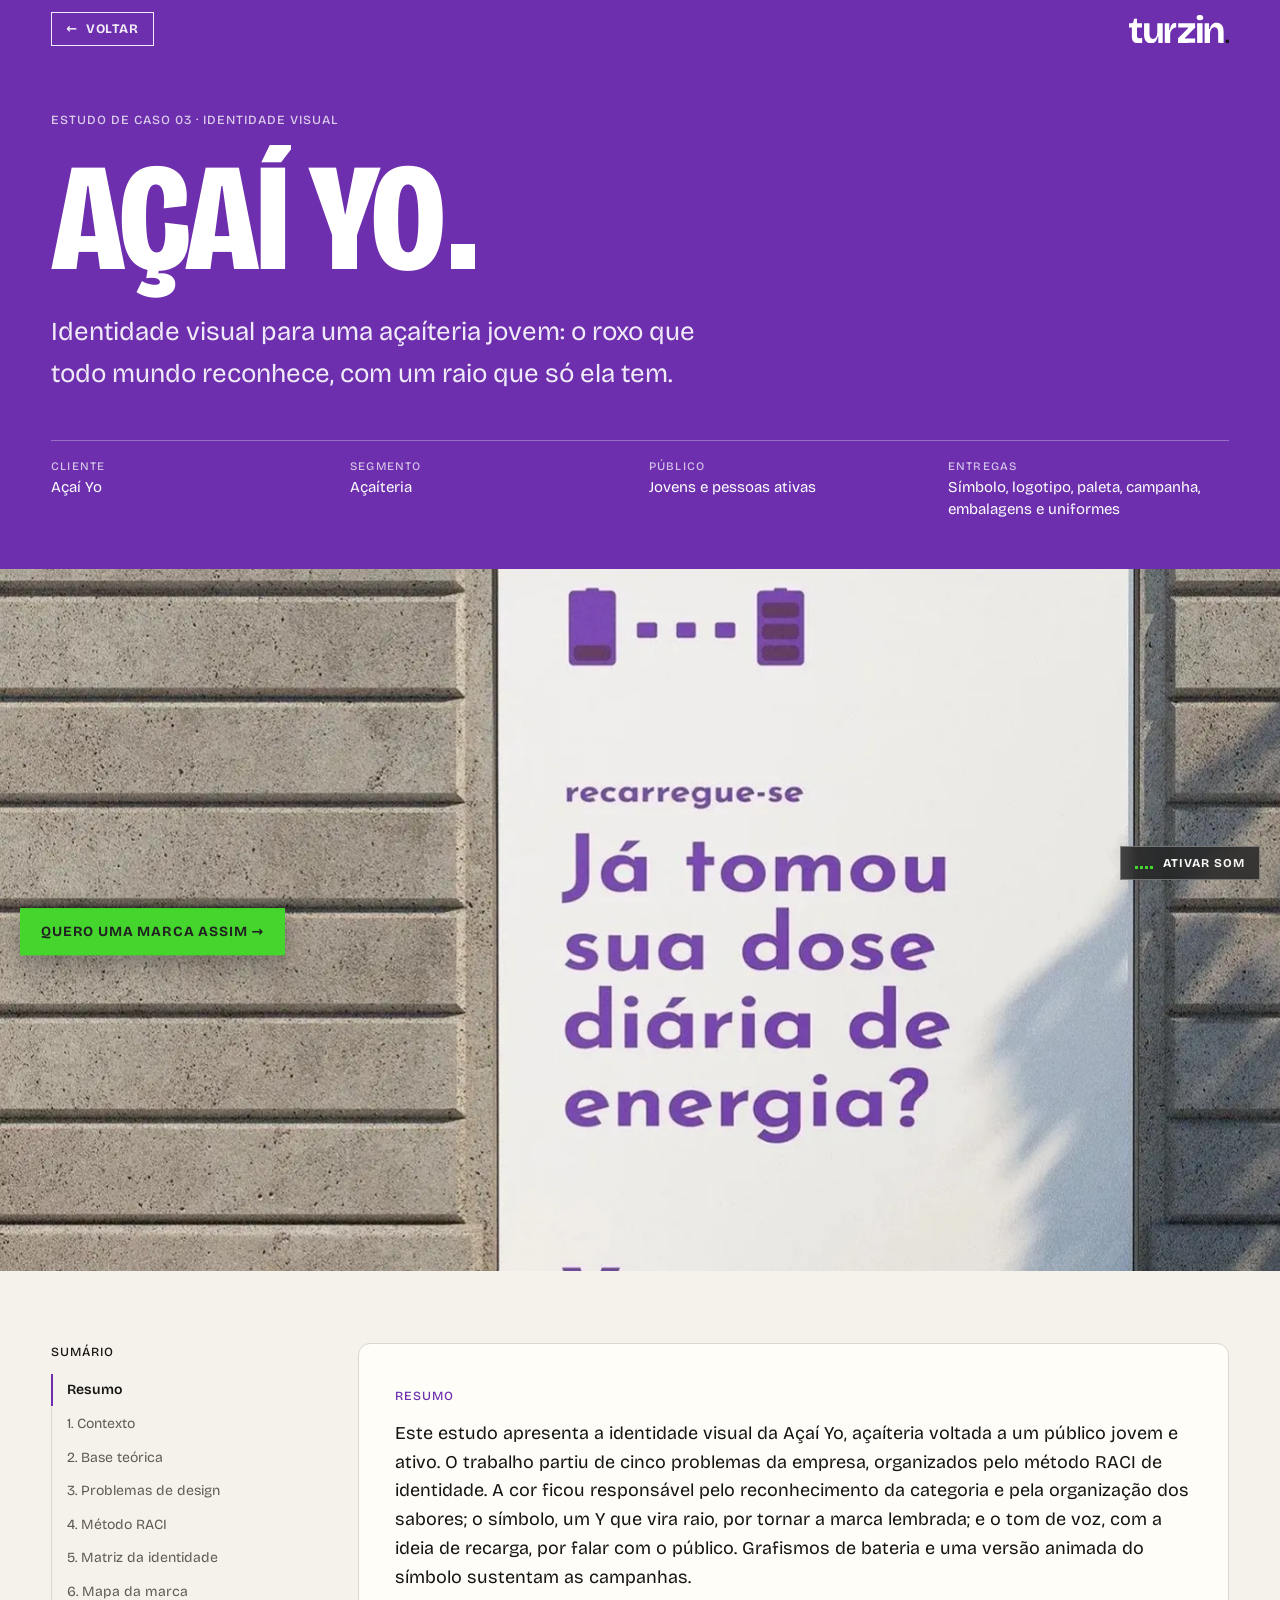
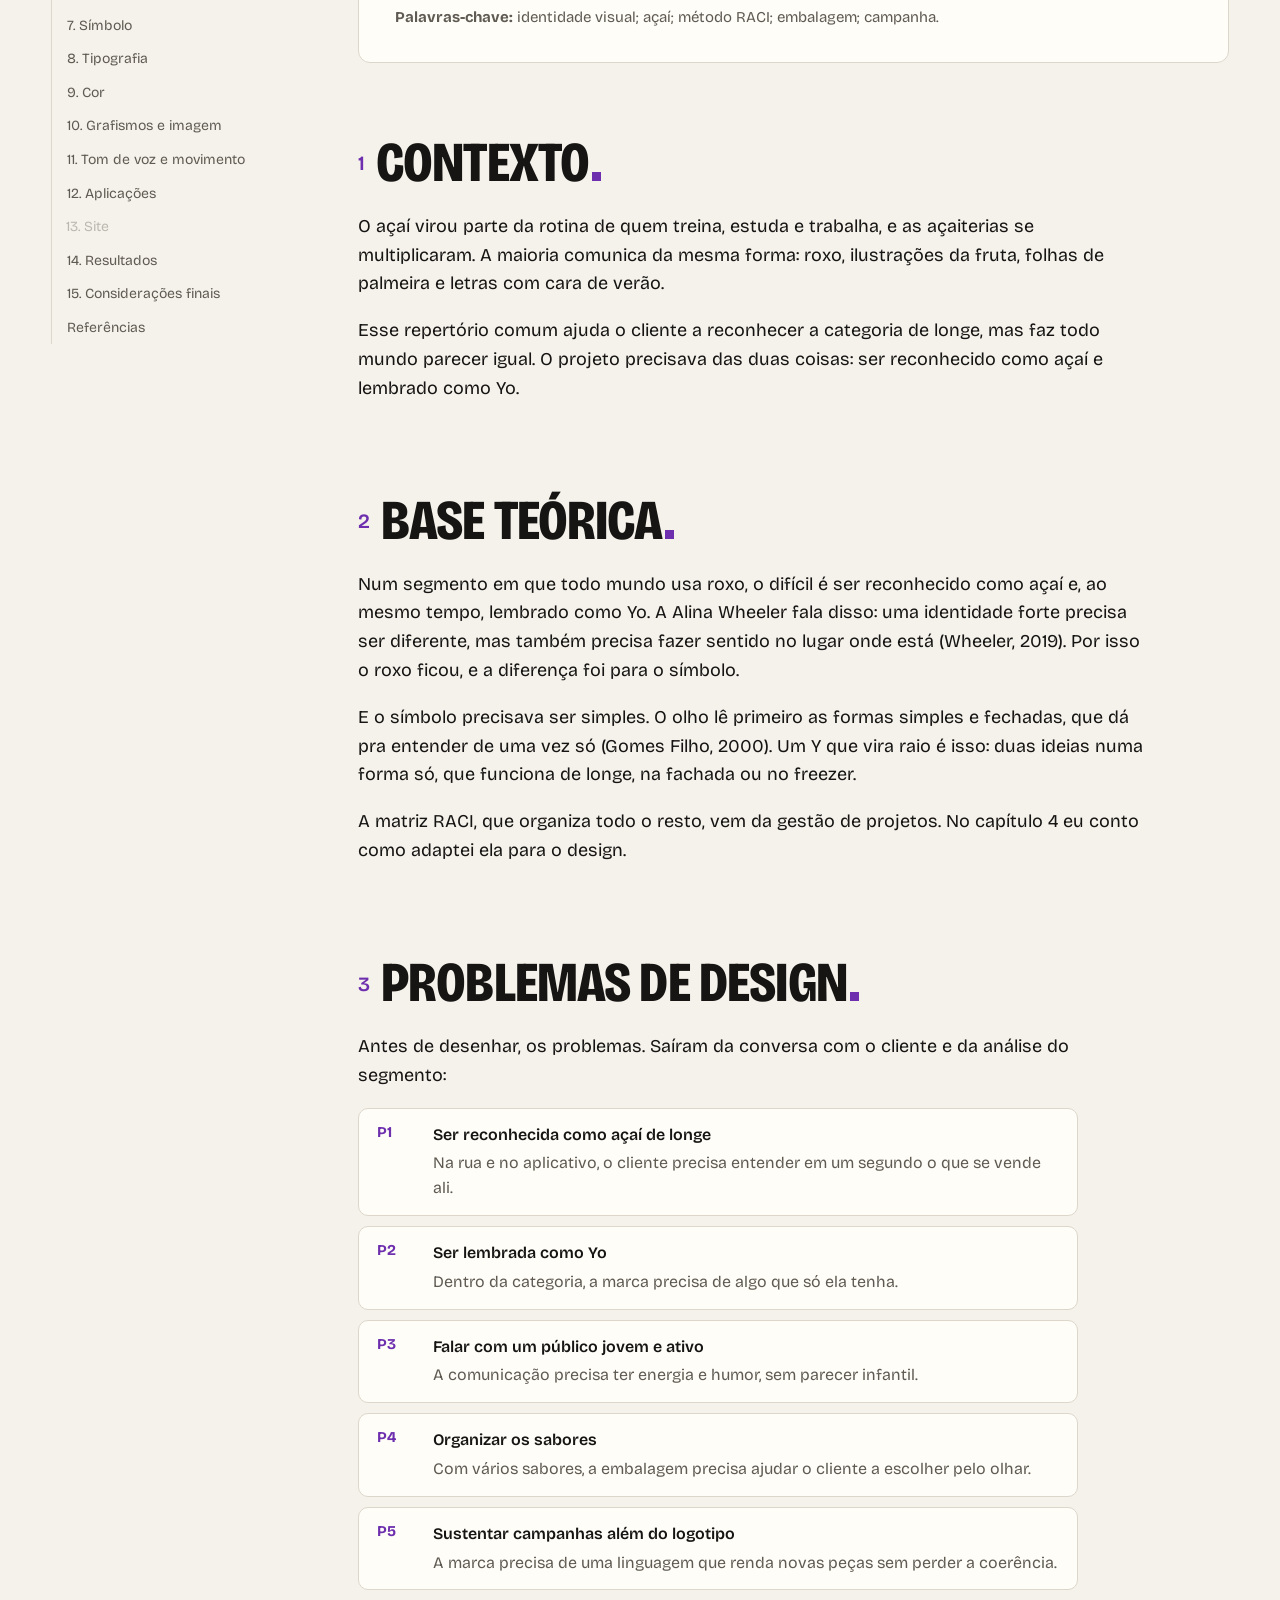
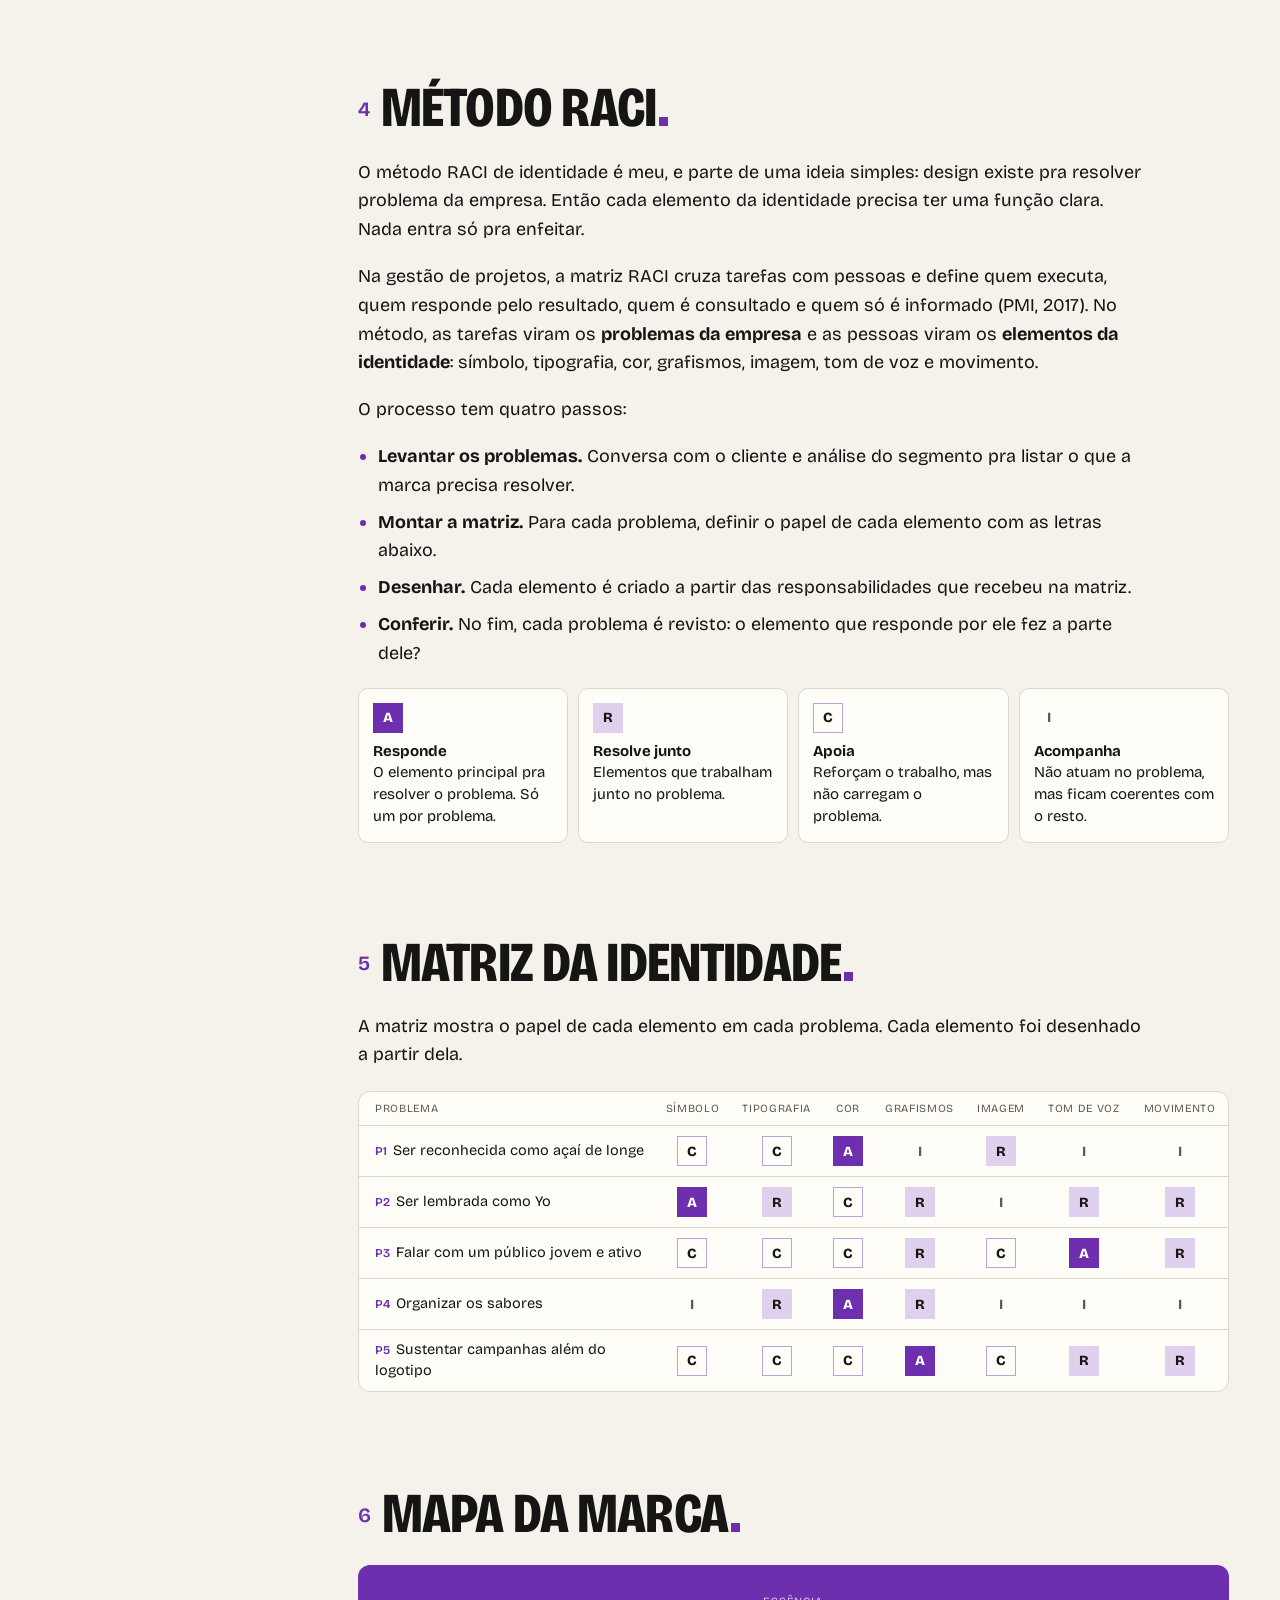
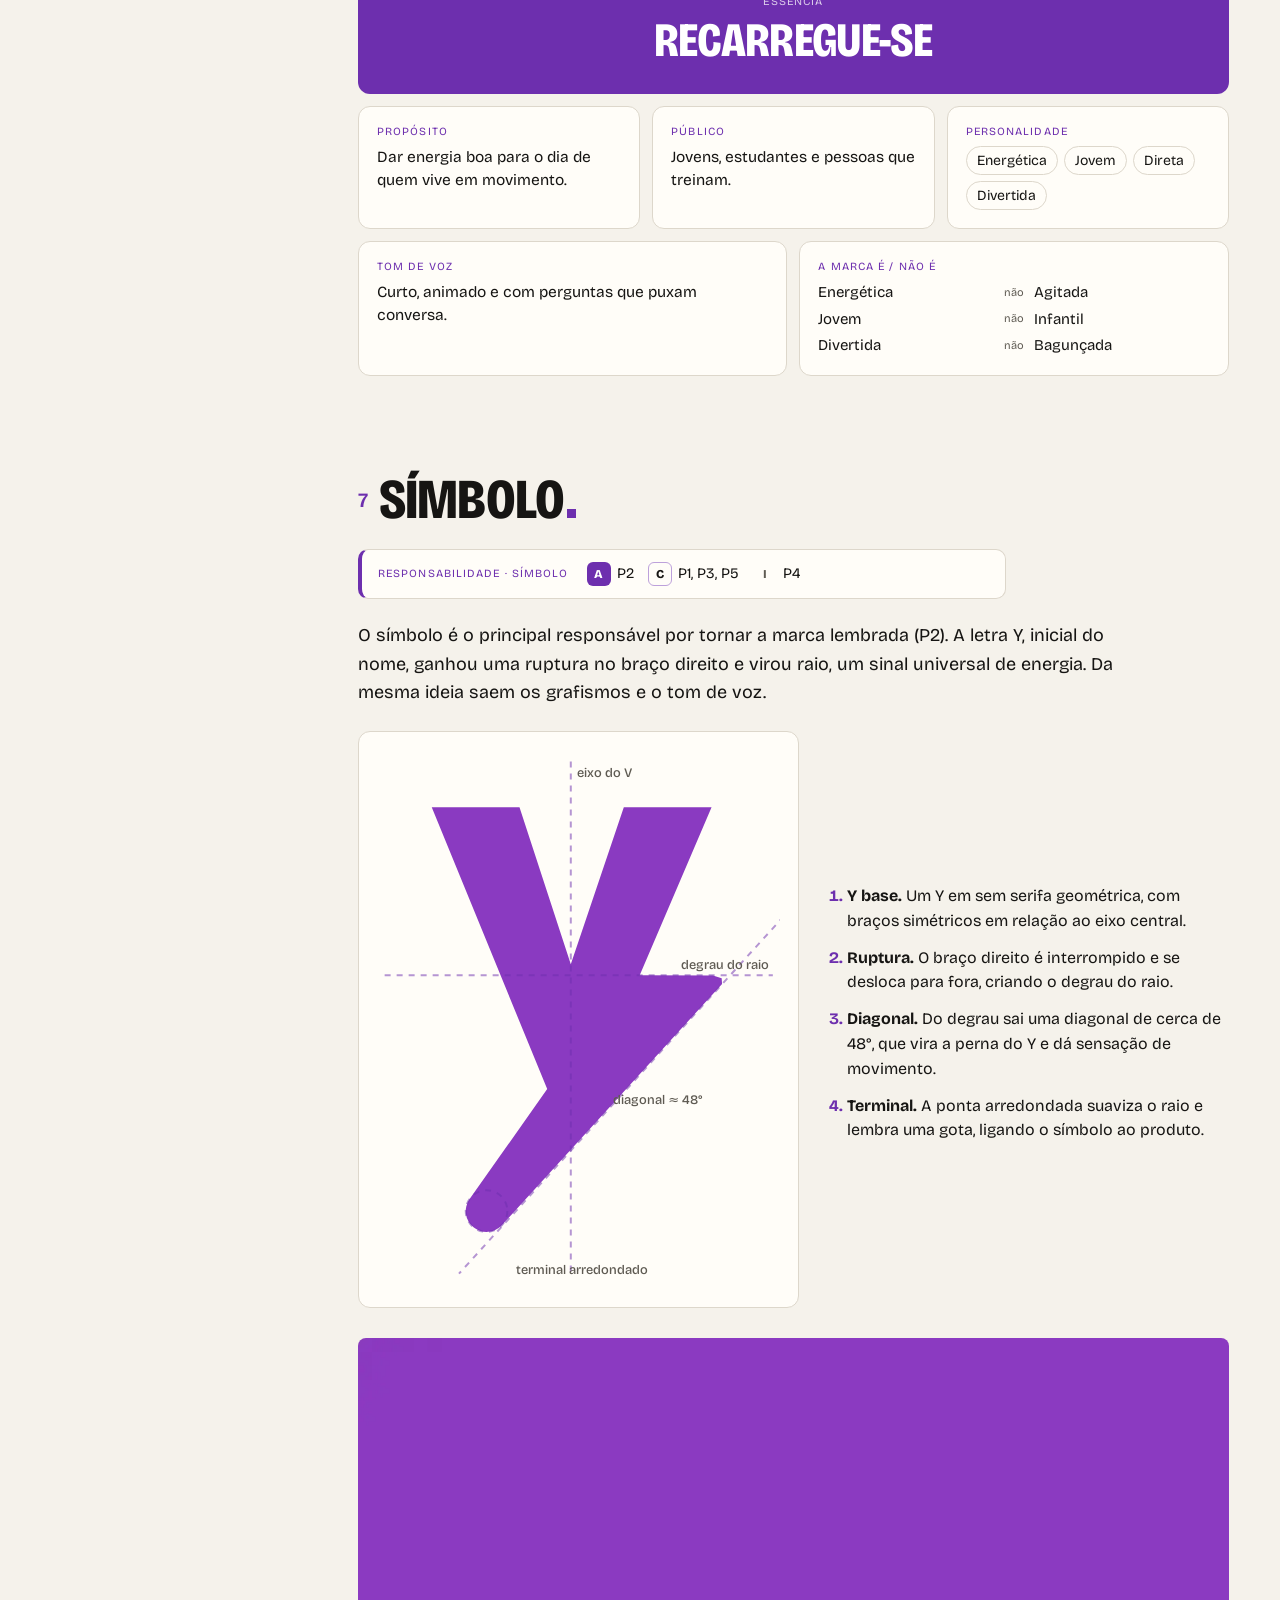
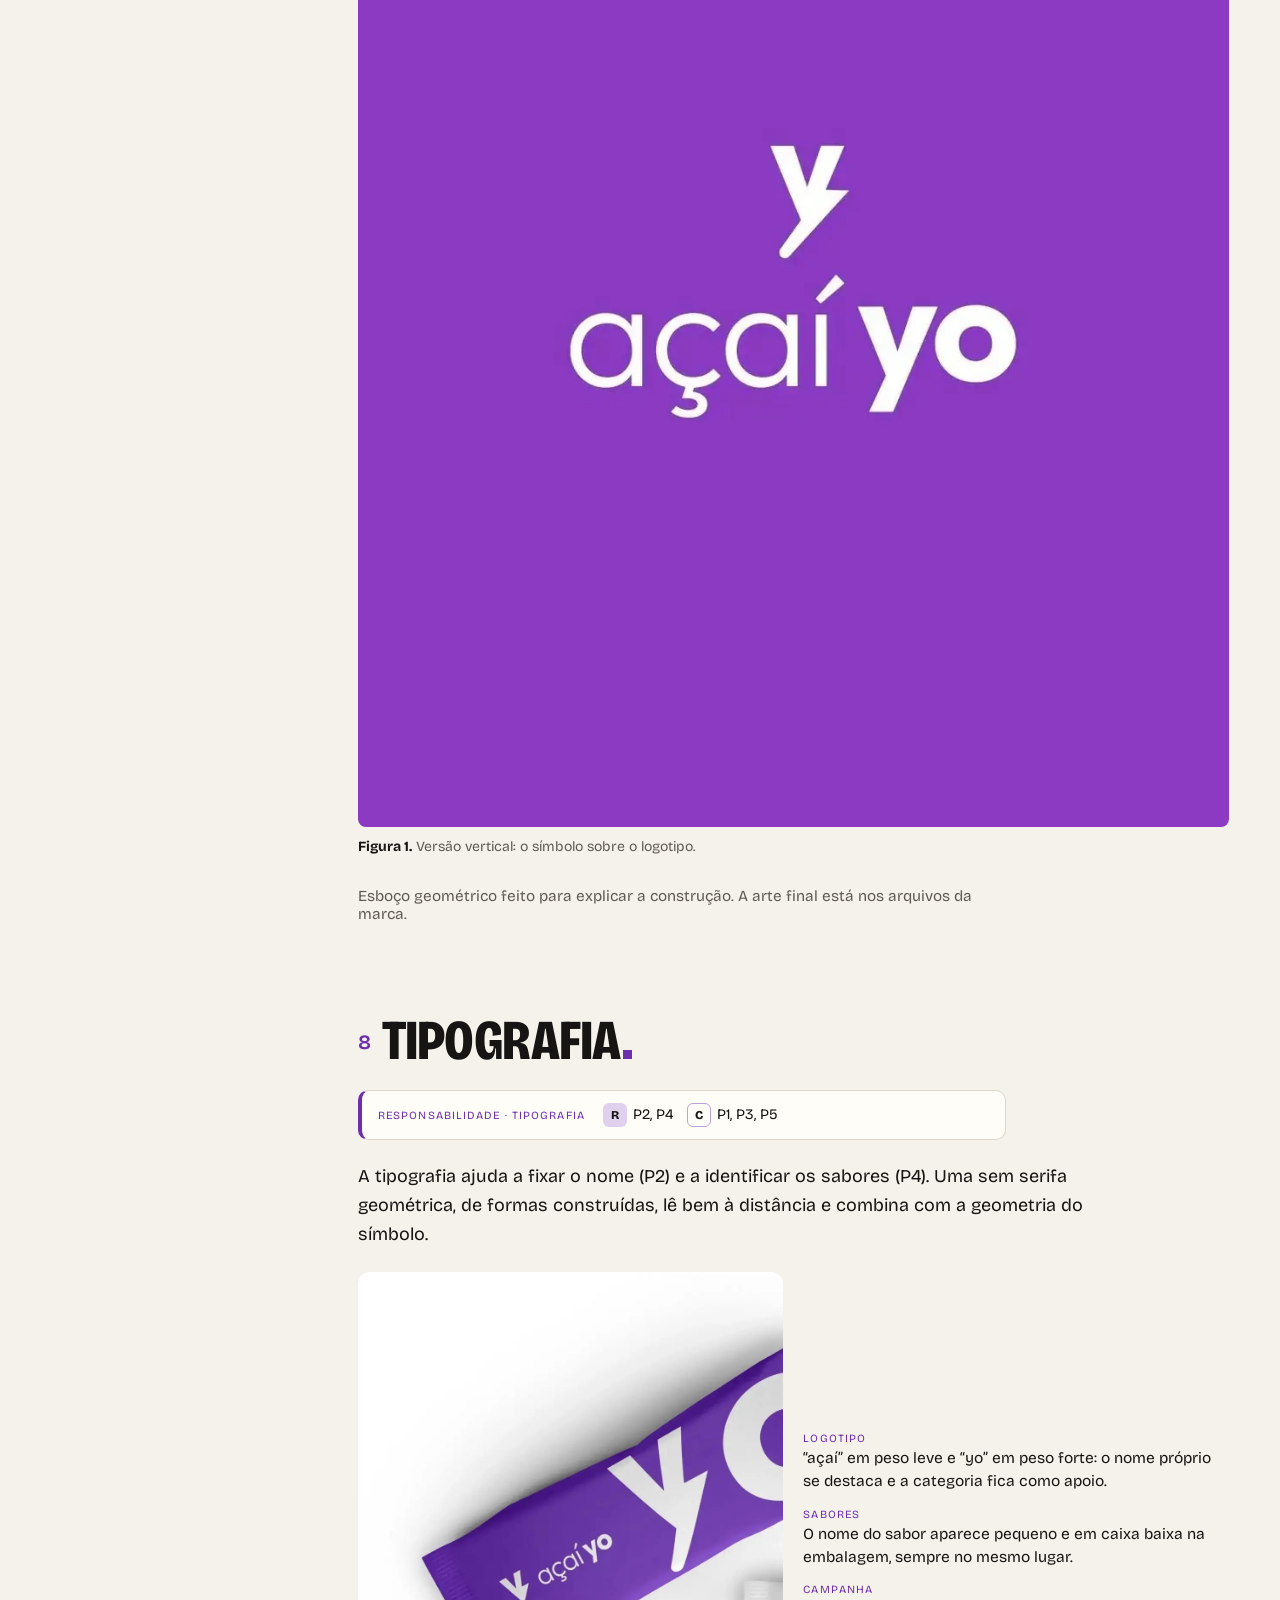
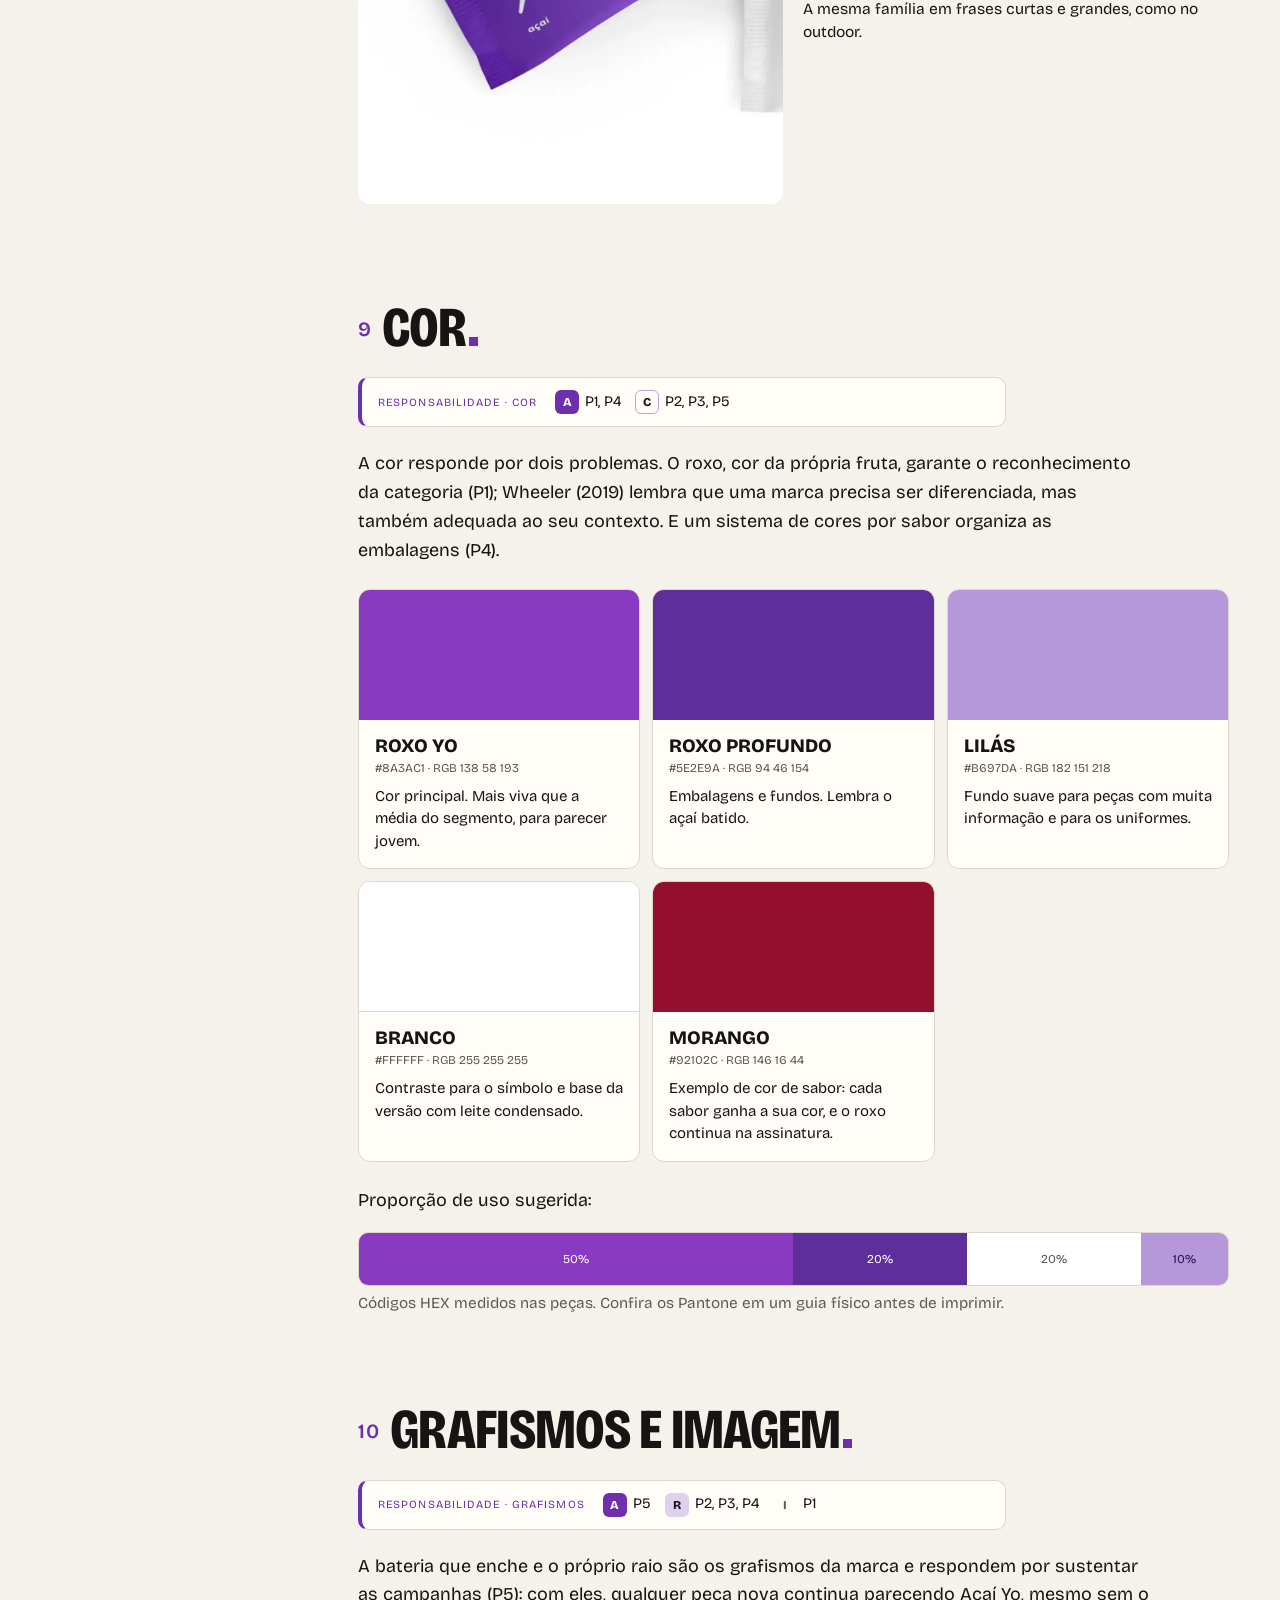
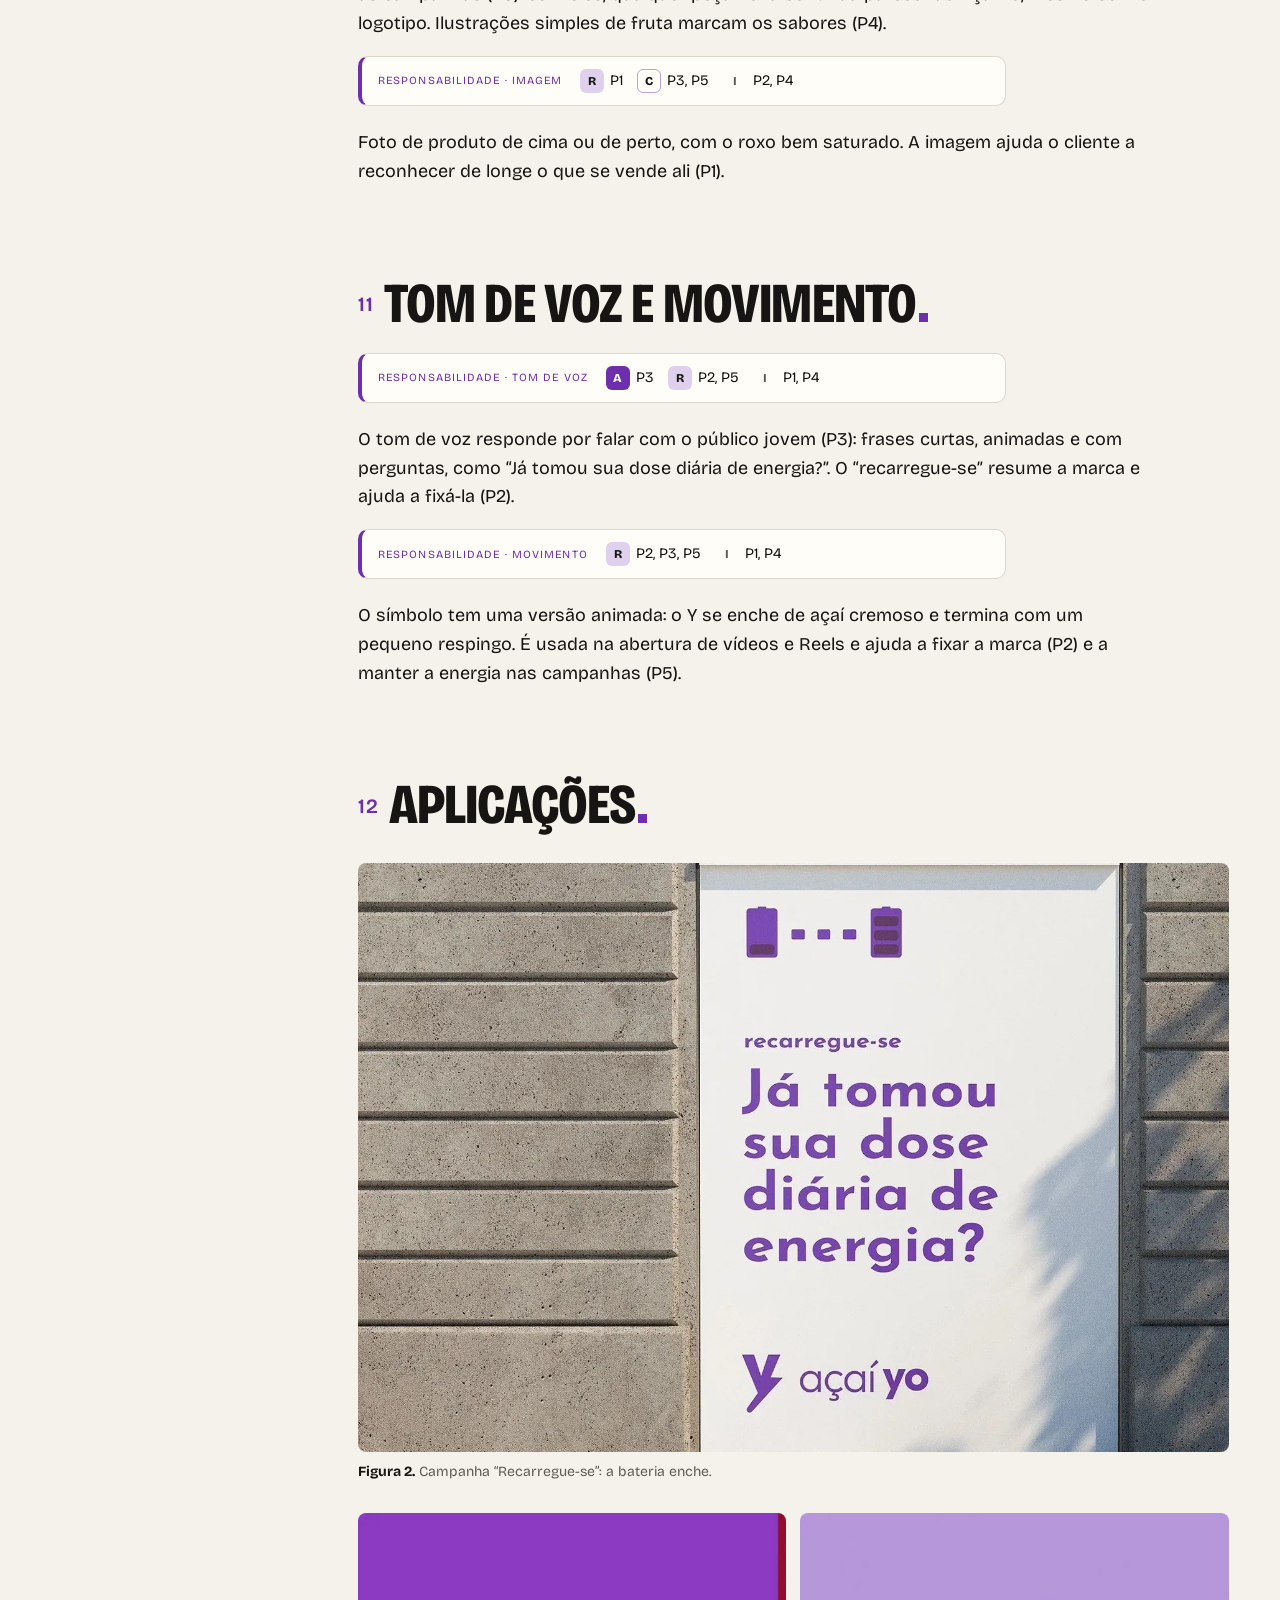
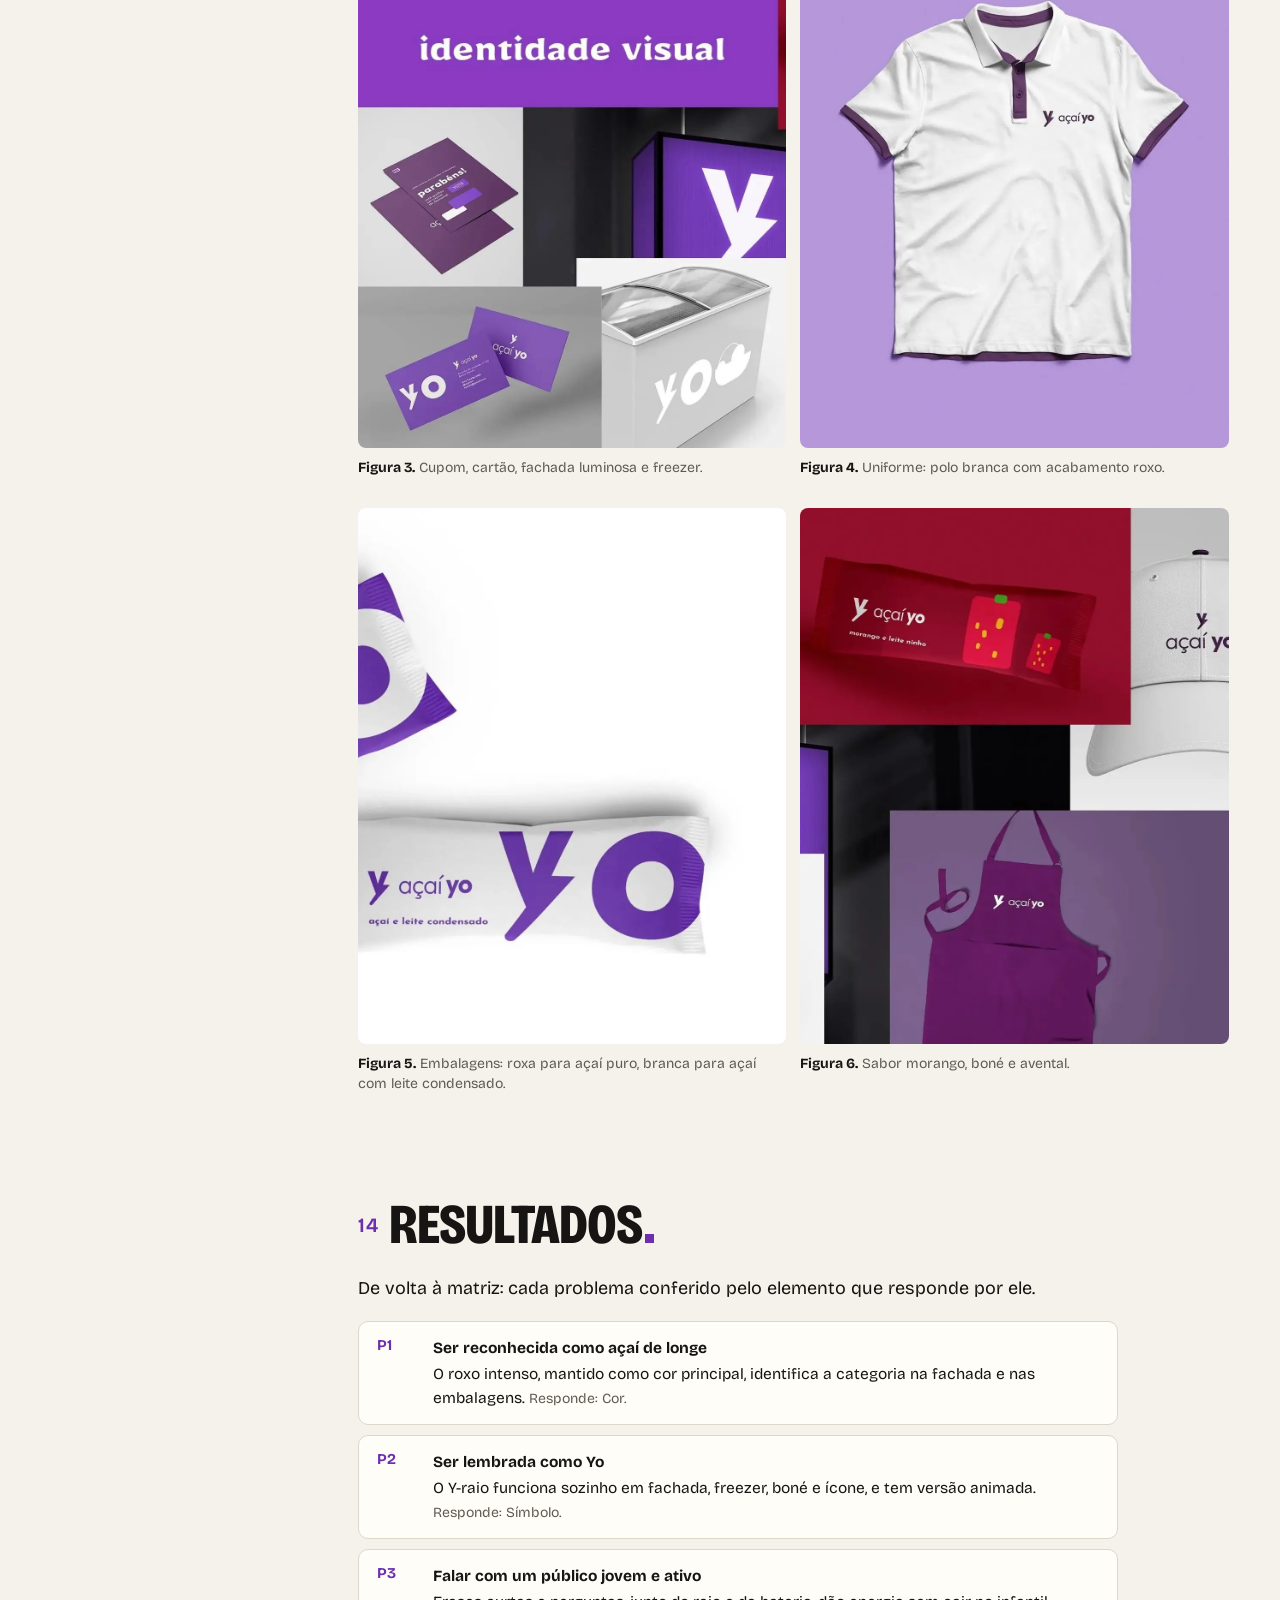
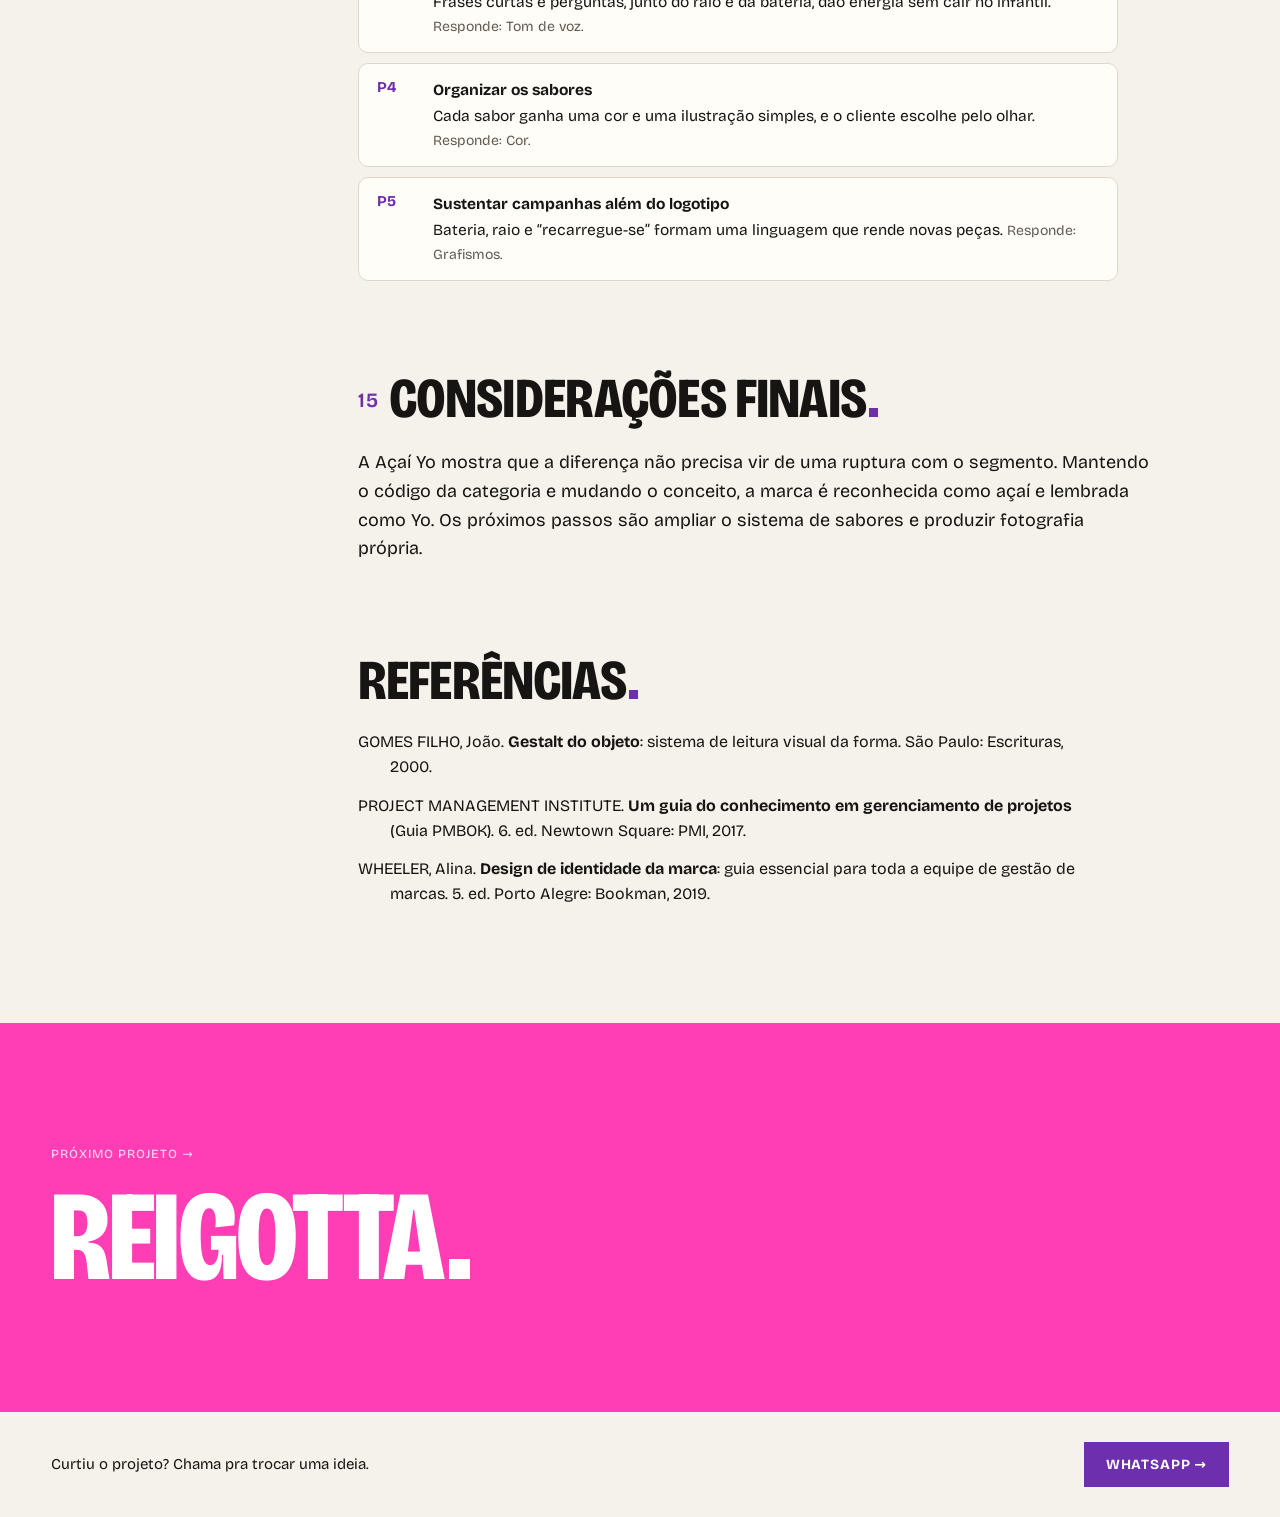
==== commit e0f5ab2c: "LP: fotos reais na aba de marcas, abas em cartão; cases com botão de WhatsApp e volta para a LP Co-A" ====
--- a/acai-yo.html
+++ b/acai-yo.html
@@ -267,5 +267,33 @@
 <script src="case.js"></script>
 <!-- música de fundo no PC + botão de som -->
 <script src="musica.js" defer></script>
+<!-- lp-cta -->
+<style>
+.lpc{position:fixed;z-index:45;left:20px;bottom:20px;display:flex;gap:8px;transform:translateY(160%);transition:transform .45s cubic-bezier(.2,.8,.2,1)}
+.lpc.on{transform:none}
+.lpc a{display:inline-flex;align-items:center;gap:8px;padding:14px 20px;font:700 14px 'Bricolage Grotesque',system-ui,sans-serif;letter-spacing:.06em;text-transform:uppercase;text-decoration:none;border:1.5px solid #44D62D;box-shadow:0 10px 26px rgba(0,0,0,.3)}
+.lpc .zap{background:#44D62D;color:#212121}
+.lpc .zap:hover{background:#F7F7F7;border-color:#F7F7F7}
+.lpc .volta{background:#212121;color:#F7F7F7;border-color:rgba(247,247,247,.3)}
+.lpc .volta:hover{border-color:#F7F7F7}
+.lpc .volta[hidden]{display:none}
+@media (max-width:760px){.lpc{left:12px;right:12px;bottom:calc(12px + env(safe-area-inset-bottom,0px))}.lpc a{flex:1;justify-content:center;padding:14px 12px;font-size:13px}.lpc .volta{flex:0 0 auto}}
+@media (prefers-reduced-motion:reduce){.lpc{transition:none}}
+</style>
+<nav class="lpc" id="lpc" aria-label="Contato">
+  <a class="volta" id="lpc-v" href="/identidade-visual#marcas" hidden>← Voltar</a>
+  <a class="zap" href="https://wa.me/5534999599575?text=Ol%C3%A1%2C%20turzin.%20Vi%20o%20projeto%20A%C3%A7a%C3%AD%20Yo%20e%20quero%20uma%20marca%20assim%20para%20o%20meu%20neg%C3%B3cio." target="_blank" rel="noopener">Quero uma marca assim →</a>
+</nav>
+<script>
+(function () {
+  var veio = /[?&]de=lp\b/.test(location.search) || /identidade-visual/.test(document.referrer);
+  try { veio = veio || sessionStorage.getItem('veio-lp') === '1'; } catch (e) {}
+  if (veio) { document.getElementById('lpc-v').hidden = false; var t = document.querySelector('.top .back'); if (t) t.href = '/identidade-visual#marcas'; }
+  var b = document.getElementById('lpc');
+  function f() { b.classList.toggle('on', scrollY > 300); }
+  addEventListener('scroll', f, { passive: true }); f();
+})();
+</script>
+<!-- /lp-cta -->
 </body>
 </html>
